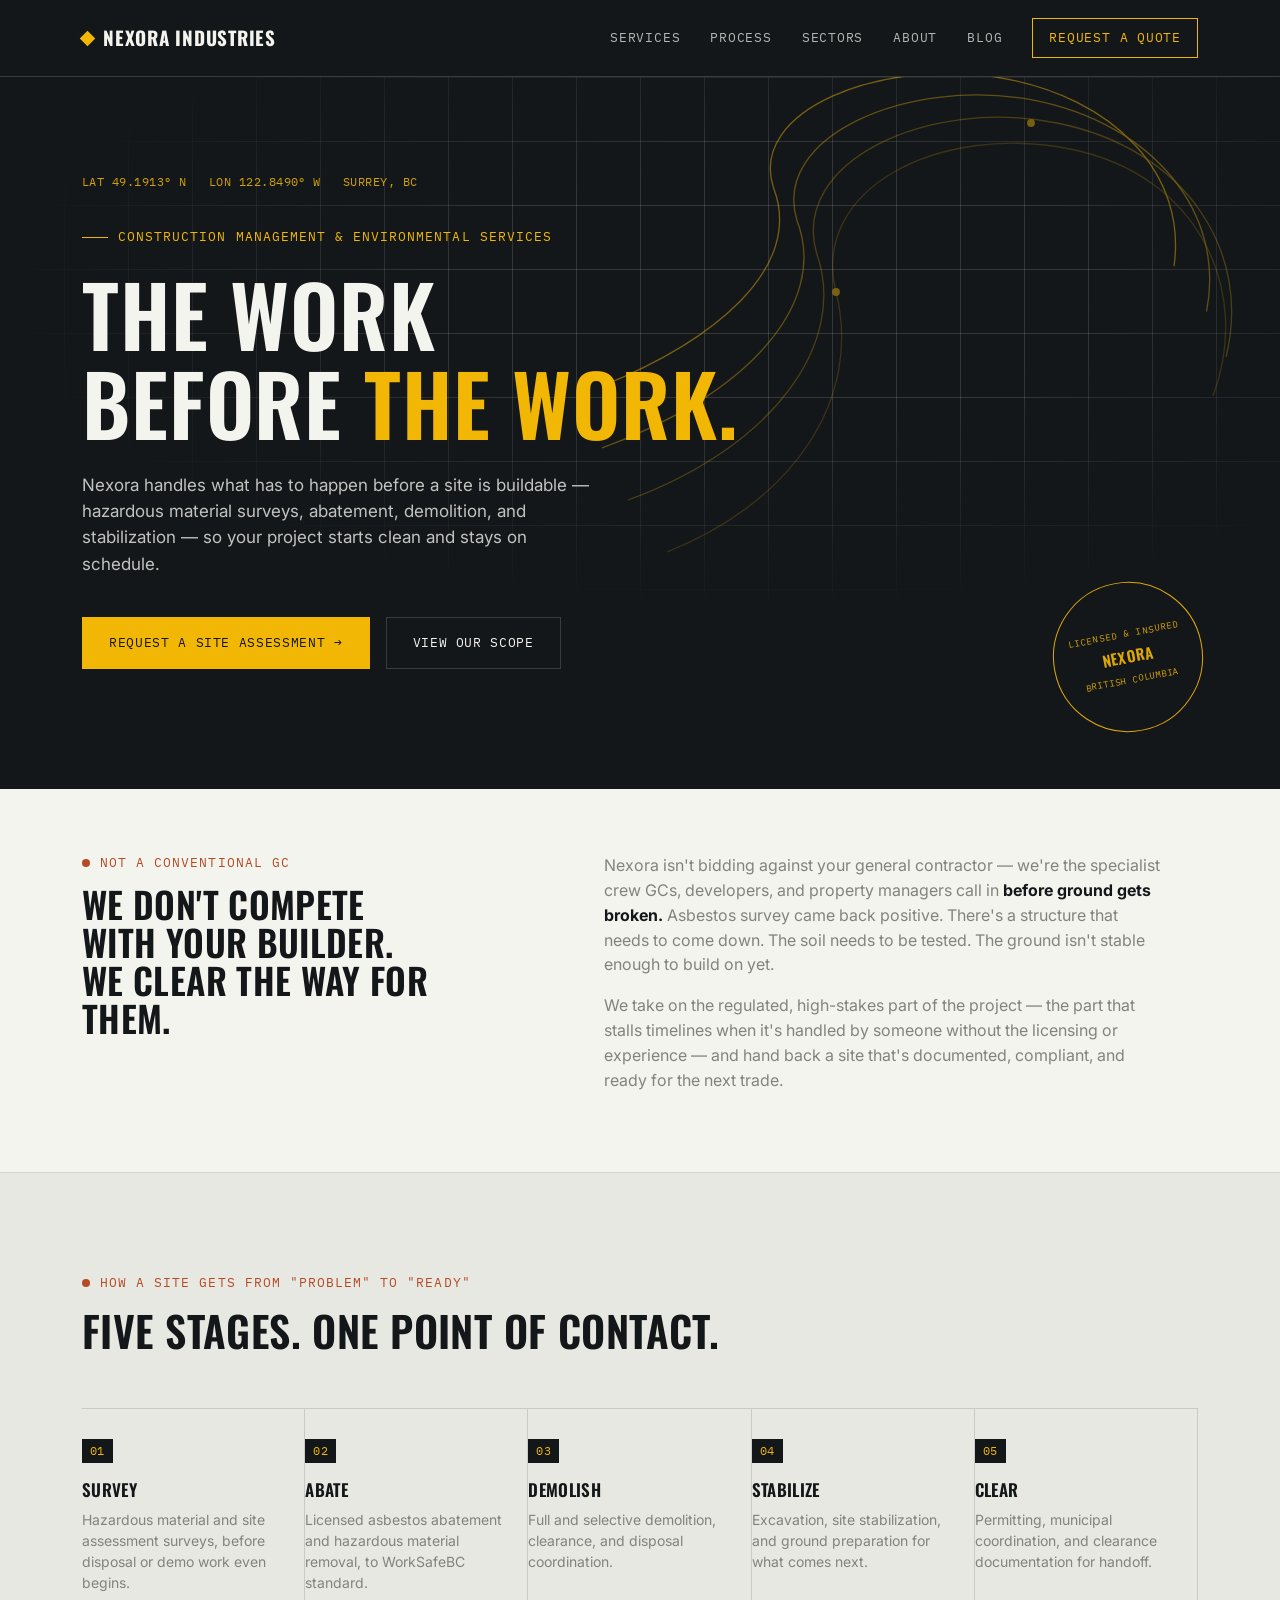
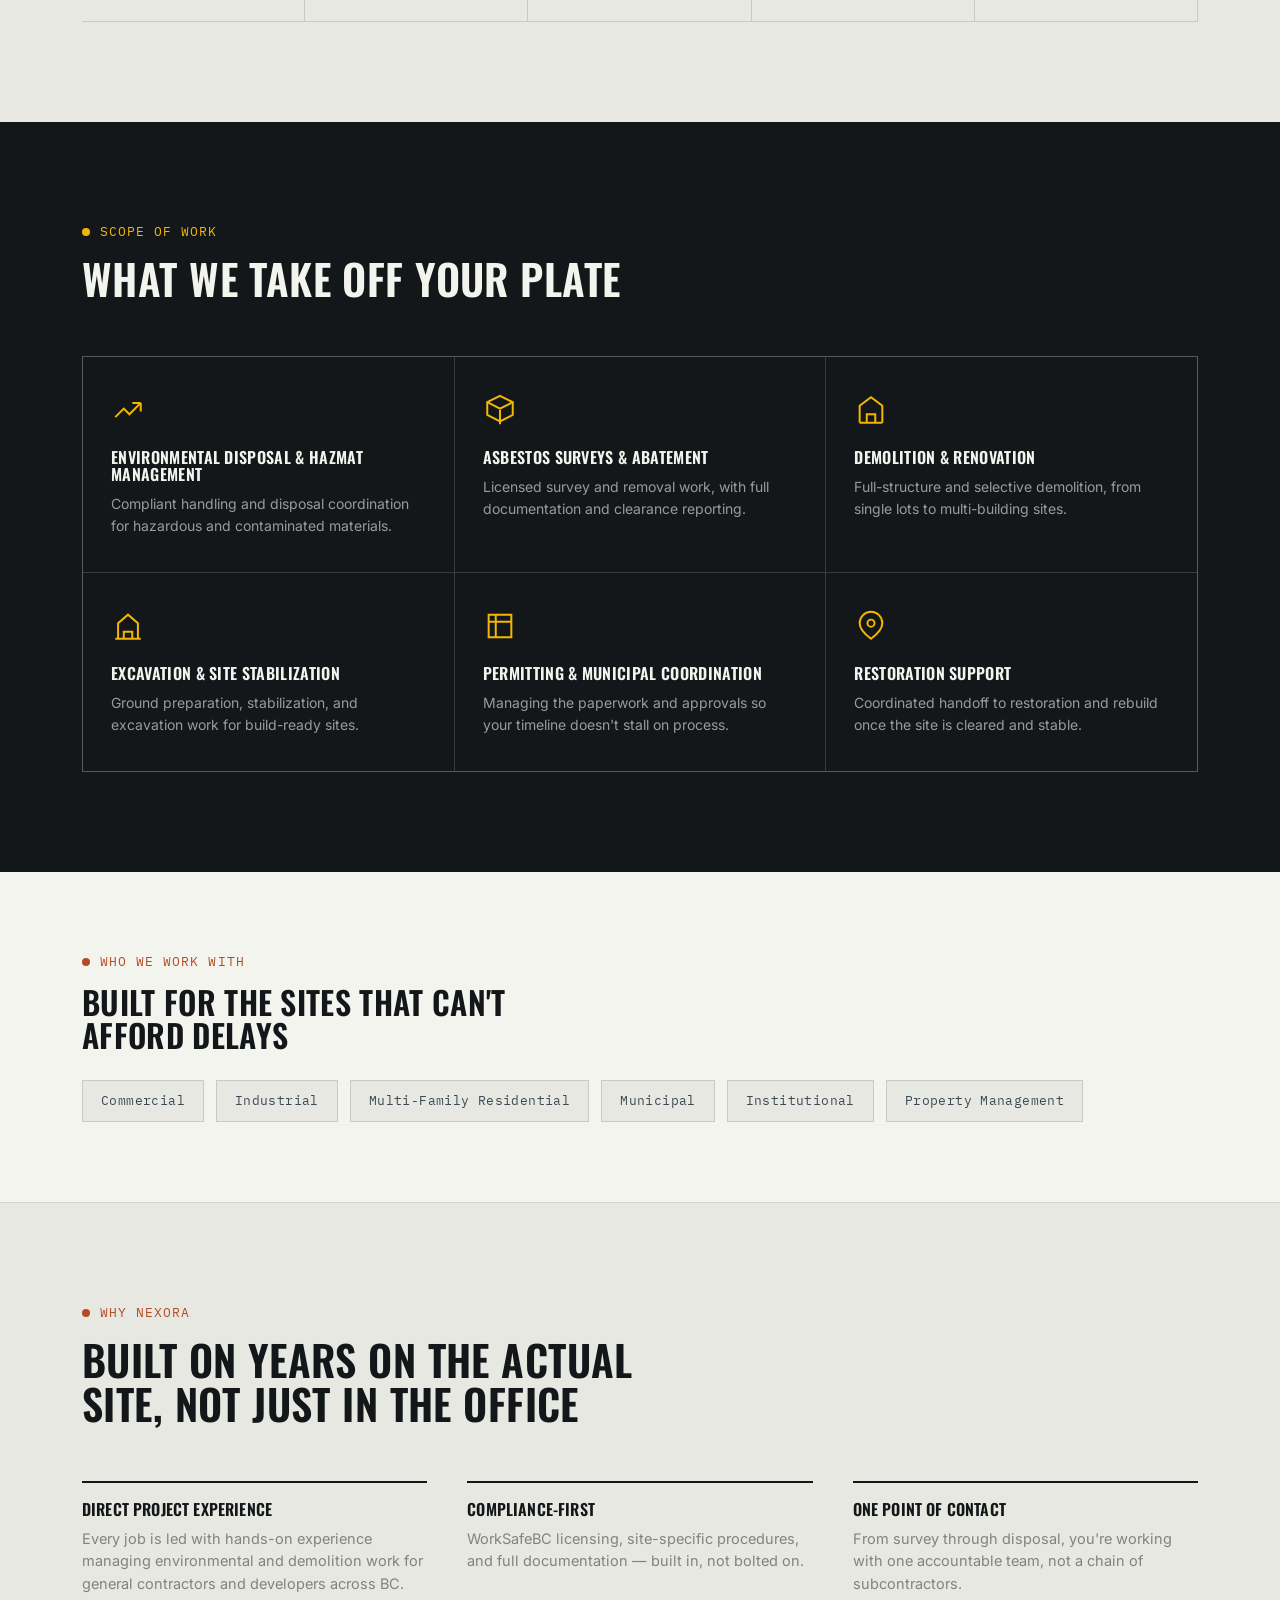
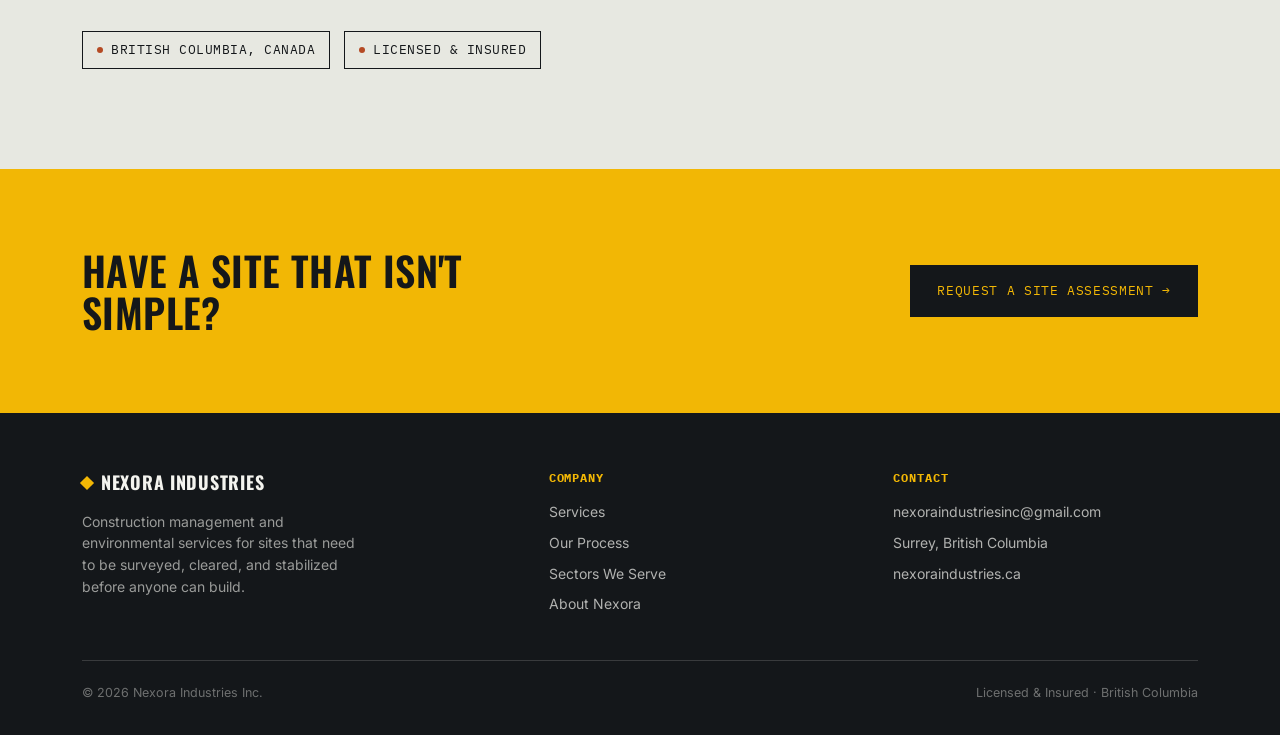
==== index.html @ 76bc45d4 "Add Blog nav link and fix email to nexoraindustriesinc@gmail.com" ====
<!DOCTYPE html>
<html lang="en">
<head>
<meta charset="UTF-8">
<meta name="viewport" content="width=device-width, initial-scale=1.0">
<title>Nexora Industries Inc. — Construction Management &amp; Environmental Services</title>
<meta name="description" content="Nexora Industries provides construction management and environmental services across British Columbia — hazardous material surveys, licensed asbestos abatement coordination, demolition, excavation, and site stabilization. Serving Surrey, the Lower Mainland, Vancouver Island, and BC Interior.">
<link rel="canonical" href="https://www.nexoraindustries.ca/">
<meta property="og:type" content="website">
<meta property="og:title" content="Nexora Industries Inc. — Construction Management & Environmental Services">
<meta property="og:description" content="Hazmat surveys, licensed asbestos abatement coordination, demolition, excavation, and site stabilization across British Columbia. The team GCs call before anyone breaks ground.">
<meta property="og:url" content="https://www.nexoraindustries.ca/">
<meta property="og:locale" content="en_CA">
<meta name="twitter:card" content="summary_large_image">
<meta name="twitter:title" content="Nexora Industries Inc. — Construction Management & Environmental Services">
<meta name="twitter:description" content="Hazmat surveys, licensed asbestos abatement coordination, demolition, excavation, and site stabilization across British Columbia.">
<link rel="preconnect" href="https://fonts.googleapis.com">
<link href="https://fonts.googleapis.com/css2?family=Oswald:wght@400;500;600;700&family=Inter:wght@400;500;600;700&family=IBM+Plex+Mono:wght@400;500&display=swap" rel="stylesheet">
<script type="application/ld+json">
{
  "@context": "https://schema.org",
  "@type": "GeneralContractor",
  "name": "Nexora Industries Inc.",
  "description": "Construction management and environmental services company providing hazardous material surveys, licensed asbestos abatement coordination, demolition, excavation, and site stabilization.",
  "url": "https://www.nexoraindustries.ca/",
  "telephone": "+1-778-706-4786",
  "address": {
    "@type": "PostalAddress",
    "addressLocality": "Surrey",
    "addressRegion": "BC",
    "addressCountry": "CA"
  },
  "areaServed": [
    {"@type": "City", "name": "Surrey"},
    {"@type": "AdministrativeArea", "name": "Lower Mainland, BC"},
    {"@type": "AdministrativeArea", "name": "Vancouver Island, BC"},
    {"@type": "AdministrativeArea", "name": "BC Interior"}
  ],
  "openingHoursSpecification": {
    "@type": "OpeningHoursSpecification",
    "dayOfWeek": ["Monday","Tuesday","Wednesday","Thursday","Friday","Saturday","Sunday"],
    "opens": "07:00",
    "closes": "19:00"
  },
  "priceRange": "$$",
  "hasOfferCatalog": {
    "@type": "OfferCatalog",
    "name": "Services",
    "itemListElement": [
      {"@type": "Offer", "itemOffered": {"@type": "Service", "name": "Hazardous Material Surveys"}},
      {"@type": "Offer", "itemOffered": {"@type": "Service", "name": "Asbestos Abatement Coordination"}},
      {"@type": "Offer", "itemOffered": {"@type": "Service", "name": "Demolition"}},
      {"@type": "Offer", "itemOffered": {"@type": "Service", "name": "Excavation & Site Stabilization"}},
      {"@type": "Offer", "itemOffered": {"@type": "Service", "name": "Permitting & Municipal Coordination"}}
    ]
  }
}
</script>
<style>
  :root{
    --ink:#14171A;
    --ink-soft:#1F2327;
    --paper:#E7E8E1;
    --paper-white:#F4F4EF;
    --safety:#F2B705;
    --steel:#3C4A54;
    --rust:#B54A24;
    --concrete:#82847C;
    --line:rgba(20,23,26,0.14);
    --line-on-dark:rgba(244,244,239,0.16);
  }
  *{box-sizing:border-box; margin:0; padding:0;}
  html{scroll-behavior:smooth;}
  body{
    background:var(--paper);
    color:var(--ink);
    font-family:'Inter',sans-serif;
    font-size:16px;
    line-height:1.55;
    -webkit-font-smoothing:antialiased;
  }
  h1,h2,h3,.display{
    font-family:'Oswald',sans-serif;
    text-transform:uppercase;
    letter-spacing:0.01em;
    font-weight:600;
    line-height:1.05;
  }
  .mono{
    font-family:'IBM Plex Mono',monospace;
    letter-spacing:0.04em;
  }
  a{color:inherit; text-decoration:none;}
  img,svg{display:block; max-width:100%;}
  .wrap{max-width:1180px; margin:0 auto; padding:0 32px;}
  @media (max-width:640px){ .wrap{padding:0 20px;} }

  a:focus-visible, button:focus-visible{
    outline:2px solid var(--safety);
    outline-offset:3px;
  }
  @media (prefers-reduced-motion: reduce){
    *{animation-duration:0.001ms !important; animation-iteration-count:1 !important; transition-duration:0.001ms !important; scroll-behavior:auto !important;}
  }

  .topbar{
    position:sticky; top:0; z-index:50;
    background:var(--ink);
    border-bottom:1px solid var(--line-on-dark);
  }
  .topbar-inner{
    display:flex; align-items:center; justify-content:space-between;
    padding:18px 32px;
    max-width:1180px; margin:0 auto;
  }
  .logo{
    color:var(--paper-white);
    font-family:'Oswald',sans-serif;
    font-weight:700;
    font-size:19px;
    letter-spacing:0.04em;
    display:flex; align-items:center; gap:10px;
  }
  .logo .mark{
    width:11px; height:11px;
    background:var(--safety);
    transform:rotate(45deg);
    flex:none;
  }
  .nav{display:flex; gap:30px; align-items:center;}
  .nav a{
    color:var(--paper-white);
    font-size:13px;
    font-family:'IBM Plex Mono',monospace;
    letter-spacing:0.06em;
    text-transform:uppercase;
    opacity:0.72;
    transition:opacity .15s ease;
  }
  .nav a:hover{opacity:1;}
  .nav-cta{
    border:1px solid var(--safety) !important;
    padding:9px 16px;
    opacity:1 !important;
    color:var(--safety) !important;
    transition:background .15s ease, color .15s ease;
  }
  .nav-cta:hover{ background:var(--safety); color:var(--ink) !important; }
  .menu-btn{display:none; background:none; border:none; color:var(--paper-white); font-size:24px; cursor:pointer;}
  @media (max-width:820px){
    .nav{
      position:fixed; top:59px; left:0; right:0;
      background:var(--ink);
      flex-direction:column; align-items:flex-start;
      padding:20px 32px 28px;
      gap:18px;
      border-bottom:1px solid var(--line-on-dark);
      transform:translateY(-8px);
      opacity:0;
      pointer-events:none;
      transition:opacity .18s ease, transform .18s ease;
    }
    .nav.open{ opacity:1; transform:translateY(0); pointer-events:auto; }
    .menu-btn{display:block;}
  }

  .hero{
    position:relative;
    background:var(--ink);
    color:var(--paper-white);
    overflow:hidden;
    padding:96px 0 120px;
  }
  .hero-grid{
    position:absolute; inset:0;
    background-image:
      linear-gradient(var(--line-on-dark) 1px, transparent 1px),
      linear-gradient(90deg, var(--line-on-dark) 1px, transparent 1px);
    background-size:64px 64px;
    mask-image:radial-gradient(ellipse 80% 60% at 60% 30%, black 30%, transparent 75%);
    opacity:0.9;
  }
  .contour{
    position:absolute; right:-8%; top:-10%;
    width:780px; max-width:100vw;
    opacity:0.5;
    pointer-events:none;
  }
  .hero-inner{position:relative; z-index:2;}
  .coord{
    font-size:12px; color:var(--safety); opacity:0.85;
    display:flex; gap:22px; margin-bottom:28px; flex-wrap:wrap;
  }
  .eyebrow{
    display:inline-flex; align-items:center; gap:10px;
    font-family:'IBM Plex Mono',monospace;
    font-size:13px; letter-spacing:0.08em; text-transform:uppercase;
    color:var(--safety);
    margin-bottom:22px;
  }
  .eyebrow::before{content:''; width:26px; height:1px; background:var(--safety);}
  .hero h1{
    font-size:clamp(42px,7vw,84px);
    max-width:820px;
    margin-bottom:26px;
  }
  .hero h1 em{
    font-style:normal;
    color:var(--safety);
  }
  .hero-sub{
    max-width:520px;
    font-size:17px;
    color:rgba(244,244,239,0.78);
    margin-bottom:40px;
  }
  .cta-row{display:flex; gap:16px; flex-wrap:wrap;}
  .btn{
    font-family:'IBM Plex Mono',monospace;
    font-size:13px;
    letter-spacing:0.05em;
    text-transform:uppercase;
    padding:15px 26px;
    display:inline-flex; align-items:center; gap:10px;
    transition:transform .15s ease, background .15s ease, color .15s ease, border-color .15s ease;
  }
  .btn-primary{
    background:var(--safety); color:var(--ink); border:1px solid var(--safety);
  }
  .btn-primary:hover{ transform:translateY(-2px); }
  .btn-ghost{
    border:1px solid var(--line-on-dark); color:var(--paper-white);
  }
  .btn-ghost:hover{ border-color:var(--safety); color:var(--safety); }

  .stamp{
    position:absolute;
    right:6%; bottom:8%;
    width:150px; height:150px;
    border:1.5px solid var(--safety);
    border-radius:50%;
    display:flex; align-items:center; justify-content:center;
    transform:rotate(-11deg);
    opacity:0.9;
  }
  .stamp-inner{
    text-align:center;
    color:var(--safety);
  }
  .stamp-inner .t1{font-family:'IBM Plex Mono',monospace; font-size:9px; letter-spacing:0.14em;}
  .stamp-inner .t2{font-family:'Oswald',sans-serif; font-weight:600; font-size:15px; margin:4px 0; letter-spacing:0.03em;}
  .stamp-inner .t3{font-family:'IBM Plex Mono',monospace; font-size:9px; letter-spacing:0.1em;}
  @media (max-width:900px){ .stamp{display:none;} }

  .positioning{
    background:var(--paper-white);
    border-bottom:1px solid var(--line);
    padding:64px 0;
  }
  .pos-grid{
    display:grid;
    grid-template-columns:1.1fr 1.4fr;
    gap:56px;
    align-items:start;
  }
  @media (max-width:820px){ .pos-grid{grid-template-columns:1fr; gap:26px;} }
  .pos-label{
    font-family:'IBM Plex Mono',monospace;
    font-size:13px; letter-spacing:0.08em; text-transform:uppercase;
    color:var(--rust);
    display:flex; align-items:center; gap:10px;
  }
  .pos-label::before{content:''; width:8px; height:8px; background:var(--rust); border-radius:50%;}
  .pos-grid h2{
    font-size:clamp(26px,3.4vw,36px);
    margin-top:12px;
    max-width:360px;
  }
  .pos-copy p{
    color:var(--concrete);
    font-size:16px;
    max-width:560px;
    margin-bottom:16px;
  }
  .pos-copy strong{color:var(--ink);}

  .process{padding:100px 0; background:var(--paper);}
  .section-head{margin-bottom:56px; max-width:640px;}
  .section-head .pos-label{margin-bottom:14px;}
  .section-head h2{font-size:clamp(28px,4vw,42px);}
  .steps{
    display:grid;
    grid-template-columns:repeat(5,1fr);
    border-top:1px solid var(--line);
  }
  @media (max-width:980px){ .steps{grid-template-columns:repeat(2,1fr);} }
  @media (max-width:560px){ .steps{grid-template-columns:1fr;} }
  .step{
    padding:28px 20px 28px 0;
    border-right:1px solid var(--line);
    border-bottom:1px solid var(--line);
    position:relative;
  }
  .steps .step:last-child{border-right:1px solid var(--line);}
  @media (max-width:980px){
    .steps .step:nth-child(2n){border-right:1px solid var(--line);}
  }
  .step-num{
    font-family:'IBM Plex Mono',monospace;
    color:var(--safety);
    background:var(--ink);
    display:inline-block;
    padding:3px 8px;
    font-size:12px;
    margin-bottom:18px;
  }
  .step h3{font-size:17px; margin-bottom:10px; letter-spacing:0.02em;}
  .step p{color:var(--concrete); font-size:14px; line-height:1.5;}

  .services{padding:100px 0; background:var(--ink); color:var(--paper-white);}
  .services .pos-label{color:var(--safety);}
  .services .pos-label::before{background:var(--safety);}
  .services .section-head h2{color:var(--paper-white);}
  .svc-grid{
    display:grid;
    grid-template-columns:repeat(3,1fr);
    gap:1px;
    background:var(--line-on-dark);
    border:1px solid var(--line-on-dark);
  }
  @media (max-width:900px){ .svc-grid{grid-template-columns:repeat(2,1fr);} }
  @media (max-width:560px){ .svc-grid{grid-template-columns:1fr;} }
  .svc-card{
    background:var(--ink);
    padding:36px 28px;
    transition:background .18s ease;
  }
  .svc-card:hover{ background:var(--ink-soft); }
  .svc-icon{
    width:34px; height:34px;
    margin-bottom:22px;
  }
  .svc-icon svg{ width:100%; height:100%; stroke:var(--safety); fill:none; stroke-width:1.4; }
  .svc-card h3{ font-size:16px; margin-bottom:10px; letter-spacing:0.02em; }
  .svc-card p{ color:rgba(244,244,239,0.6); font-size:14px; }

  .sectors{ padding:80px 0; background:var(--paper-white); border-bottom:1px solid var(--line); }
  .sector-row{
    display:flex; flex-wrap:wrap; gap:12px;
    margin-top:28px;
  }
  .chip{
    font-family:'IBM Plex Mono',monospace;
    font-size:13px;
    letter-spacing:0.03em;
    padding:10px 18px;
    border:1px solid var(--line);
    color:var(--steel);
    background:var(--paper);
  }

  .trust{ padding:100px 0; background:var(--paper); }
  .trust-grid{
    display:grid;
    grid-template-columns:repeat(3,1fr);
    gap:40px;
    margin-top:48px;
  }
  @media (max-width:820px){ .trust-grid{grid-template-columns:1fr;} }
  .trust-item{ border-top:2px solid var(--ink); padding-top:18px; }
  .trust-item h3{ font-size:16px; margin-bottom:10px; }
  .trust-item p{ color:var(--concrete); font-size:14.5px; }
  .badge-row{ display:flex; gap:14px; margin-top:36px; flex-wrap:wrap; }
  .badge{
    display:inline-flex; align-items:center; gap:8px;
    font-family:'IBM Plex Mono',monospace; font-size:12.5px;
    letter-spacing:0.04em; text-transform:uppercase;
    color:var(--ink);
    border:1px solid var(--ink);
    padding:8px 14px;
  }
  .badge .dot{ width:6px; height:6px; background:var(--rust); border-radius:50%; }

  .cta-band{
    background:var(--safety);
    color:var(--ink);
    padding:80px 0;
    text-align:left;
  }
  .cta-band-inner{
    display:flex; justify-content:space-between; align-items:center; gap:32px; flex-wrap:wrap;
  }
  .cta-band h2{ font-size:clamp(26px,4vw,40px); max-width:520px; }
  .cta-band .btn-primary{ background:var(--ink); color:var(--safety); border-color:var(--ink); }

  footer{ background:var(--ink); color:rgba(244,244,239,0.7); padding:56px 0 32px; }
  .foot-grid{
    display:grid; grid-template-columns:1.4fr 1fr 1fr; gap:40px;
    padding-bottom:36px; border-bottom:1px solid var(--line-on-dark);
  }
  @media (max-width:720px){ .foot-grid{grid-template-columns:1fr; gap:28px;} }
  .foot-logo{ color:var(--paper-white); font-family:'Oswald',sans-serif; font-weight:700; font-size:18px; letter-spacing:0.04em; margin-bottom:14px; display:flex; align-items:center; gap:9px;}
  .foot-logo .mark{ width:10px; height:10px; background:var(--safety); transform:rotate(45deg);}
  .foot-col h4{ font-family:'IBM Plex Mono',monospace; font-size:12px; letter-spacing:0.08em; text-transform:uppercase; color:var(--safety); margin-bottom:14px; }
  .foot-col a, .foot-col p{ display:block; font-size:14px; color:rgba(244,244,239,0.7); margin-bottom:9px; }
  .foot-col a:hover{ color:var(--safety); }
  .foot-bottom{
    display:flex; justify-content:space-between; padding-top:22px; font-size:12.5px; color:rgba(244,244,239,0.4); flex-wrap:wrap; gap:10px;
  }

  .reveal{ opacity:0; transform:translateY(16px); transition:opacity .5s ease, transform .5s ease; }
  .reveal.in{ opacity:1; transform:none; }
</style>
</head>
<body>

<div class="topbar">
  <div class="topbar-inner">
    <a href="#top" class="logo"><span class="mark"></span>NEXORA INDUSTRIES</a>
    <button class="menu-btn" id="menuBtn" aria-label="Toggle navigation">&#9776;</button>
    <nav class="nav" id="nav">
      <a href="#services">Services</a>
      <a href="#process">Process</a>
      <a href="#sectors">Sectors</a>
      <a href="#about">About</a>
      <a href="/blog/">Blog</a>
      <a href="#contact" class="nav-cta">Request a Quote</a>
    </nav>
  </div>
</div>

<section class="hero" id="top">
  <div class="hero-grid"></div>
  <svg class="contour" viewBox="0 0 600 500" xmlns="http://www.w3.org/2000/svg">
    <g fill="none" stroke="#F2B705" stroke-width="1">
      <path d="M50,420 C150,380 200,300 180,220 C160,140 260,90 360,110 C460,130 500,220 470,300" opacity="0.35"/>
      <path d="M20,380 C130,340 190,260 165,190 C145,120 250,70 350,90 C450,110 500,190 480,270" opacity="0.5"/>
      <path d="M0,340 C110,300 175,230 150,165 C130,100 235,55 330,72 C425,90 480,160 465,235" opacity="0.7"/>
      <path d="M-20,300 C90,260 155,200 132,140 C112,80 215,40 305,55 C395,70 450,130 440,200" opacity="0.9"/>
    </g>
    <g fill="#F2B705" opacity="0.9">
      <circle cx="330" cy="90" r="3"/>
      <circle cx="180" cy="220" r="3"/>
    </g>
  </svg>

  <div class="wrap hero-inner">
    <div class="coord mono">
      <span>LAT 49.1913° N</span><span>LON 122.8490° W</span><span>SURREY, BC</span>
    </div>
    <div class="eyebrow">Construction Management &amp; Environmental Services</div>
    <h1>The work<br>before <em>the work.</em></h1>
    <p class="hero-sub">Nexora handles what has to happen before a site is buildable — hazardous material surveys, abatement, demolition, and stabilization — so your project starts clean and stays on schedule.</p>
    <div class="cta-row">
      <a href="#contact" class="btn btn-primary">Request a Site Assessment →</a>
      <a href="#services" class="btn btn-ghost">View Our Scope</a>
    </div>
  </div>

  <div class="stamp">
    <div class="stamp-inner">
      <div class="t1">LICENSED &amp; INSURED</div>
      <div class="t2">NEXORA</div>
      <div class="t3">BRITISH COLUMBIA</div>
    </div>
  </div>
</section>

<section class="positioning">
  <div class="wrap pos-grid reveal">
    <div>
      <div class="pos-label">Not a conventional GC</div>
      <h2>We don't compete with your builder. We clear the way for them.</h2>
    </div>
    <div class="pos-copy">
      <p>Nexora isn't bidding against your general contractor — we're the specialist crew GCs, developers, and property managers call in <strong>before ground gets broken.</strong> Asbestos survey came back positive. There's a structure that needs to come down. The soil needs to be tested. The ground isn't stable enough to build on yet.</p>
      <p>We take on the regulated, high-stakes part of the project — the part that stalls timelines when it's handled by someone without the licensing or experience — and hand back a site that's documented, compliant, and ready for the next trade.</p>
    </div>
  </div>
</section>

<section class="process" id="process">
  <div class="wrap">
    <div class="section-head reveal">
      <div class="pos-label">How a site gets from "problem" to "ready"</div>
      <h2>Five stages. One point of contact.</h2>
    </div>
    <div class="steps reveal">
      <div class="step">
        <span class="step-num mono">01</span>
        <h3>Survey</h3>
        <p>Hazardous material and site assessment surveys, before disposal or demo work even begins.</p>
      </div>
      <div class="step">
        <span class="step-num mono">02</span>
        <h3>Abate</h3>
        <p>Licensed asbestos abatement and hazardous material removal, to WorkSafeBC standard.</p>
      </div>
      <div class="step">
        <span class="step-num mono">03</span>
        <h3>Demolish</h3>
        <p>Full and selective demolition, clearance, and disposal coordination.</p>
      </div>
      <div class="step">
        <span class="step-num mono">04</span>
        <h3>Stabilize</h3>
        <p>Excavation, site stabilization, and ground preparation for what comes next.</p>
      </div>
      <div class="step">
        <span class="step-num mono">05</span>
        <h3>Clear</h3>
        <p>Permitting, municipal coordination, and clearance documentation for handoff.</p>
      </div>
    </div>
  </div>
</section>

<section class="services" id="services">
  <div class="wrap">
    <div class="section-head reveal">
      <div class="pos-label">Scope of work</div>
      <h2>What we take off your plate</h2>
    </div>
    <div class="svc-grid reveal">
      <div class="svc-card">
        <div class="svc-icon"><svg viewBox="0 0 24 24"><path d="M3 17l6-6 4 4 8-8M21 7v6M21 7h-6"/></svg></div>
        <h3>Environmental Disposal &amp; Hazmat Management</h3>
        <p>Compliant handling and disposal coordination for hazardous and contaminated materials.</p>
      </div>
      <div class="svc-card">
        <div class="svc-icon"><svg viewBox="0 0 24 24"><path d="M12 2l9 4.5v9L12 20l-9-4.5v-9L12 2z"/><path d="M12 22V12M3 6.5l9 4.5 9-4.5"/></svg></div>
        <h3>Asbestos Surveys &amp; Abatement</h3>
        <p>Licensed survey and removal work, with full documentation and clearance reporting.</p>
      </div>
      <div class="svc-card">
        <div class="svc-icon"><svg viewBox="0 0 24 24"><path d="M4 21V9l8-6 8 6v12M4 21h16M9 21v-6h6v6"/></svg></div>
        <h3>Demolition &amp; Renovation</h3>
        <p>Full-structure and selective demolition, from single lots to multi-building sites.</p>
      </div>
      <div class="svc-card">
        <div class="svc-icon"><svg viewBox="0 0 24 24"><path d="M3 21h18M5 21V10l7-6 7 6v11M9 21v-5h6v5"/></svg></div>
        <h3>Excavation &amp; Site Stabilization</h3>
        <p>Ground preparation, stabilization, and excavation work for build-ready sites.</p>
      </div>
      <div class="svc-card">
        <div class="svc-icon"><svg viewBox="0 0 24 24"><path d="M4 4h16v16H4z"/><path d="M4 9h16M9 4v16"/></svg></div>
        <h3>Permitting &amp; Municipal Coordination</h3>
        <p>Managing the paperwork and approvals so your timeline doesn't stall on process.</p>
      </div>
      <div class="svc-card">
        <div class="svc-icon"><svg viewBox="0 0 24 24"><path d="M12 21c4-3 8-6.5 8-11a8 8 0 10-16 0c0 4.5 4 8 8 11z"/><circle cx="12" cy="10" r="2.5"/></svg></div>
        <h3>Restoration Support</h3>
        <p>Coordinated handoff to restoration and rebuild once the site is cleared and stable.</p>
      </div>
    </div>
  </div>
</section>

<section class="sectors" id="sectors">
  <div class="wrap reveal">
    <div class="pos-label">Who we work with</div>
    <h2 style="margin-top:12px; font-size:clamp(24px,3.2vw,32px); max-width:520px;">Built for the sites that can't afford delays</h2>
    <div class="sector-row">
      <span class="chip">Commercial</span>
      <span class="chip">Industrial</span>
      <span class="chip">Multi-Family Residential</span>
      <span class="chip">Municipal</span>
      <span class="chip">Institutional</span>
      <span class="chip">Property Management</span>
    </div>
  </div>
</section>

<section class="trust" id="about">
  <div class="wrap">
    <div class="section-head reveal">
      <div class="pos-label">Why Nexora</div>
      <h2>Built on years on the actual site, not just in the office</h2>
    </div>
    <div class="trust-grid reveal">
      <div class="trust-item">
        <h3>Direct project experience</h3>
        <p>Every job is led with hands-on experience managing environmental and demolition work for general contractors and developers across BC.</p>
      </div>
      <div class="trust-item">
        <h3>Compliance-first</h3>
        <p>WorkSafeBC licensing, site-specific procedures, and full documentation — built in, not bolted on.</p>
      </div>
      <div class="trust-item">
        <h3>One point of contact</h3>
        <p>From survey through disposal, you're working with one accountable team, not a chain of subcontractors.</p>
      </div>
    </div>
    <div class="badge-row reveal">
      <span class="badge"><span class="dot"></span>British Columbia, Canada</span>
      <span class="badge"><span class="dot"></span>Licensed &amp; Insured</span>
    </div>
  </div>
</section>

<section class="cta-band" id="contact">
  <div class="wrap cta-band-inner reveal">
    <h2>Have a site that isn't simple?</h2>
    <a href="mailto:nexoraindustriesinc@gmail.com" class="btn btn-primary">Request a Site Assessment →</a>
  </div>
</section>

<footer>
  <div class="wrap">
    <div class="foot-grid">
      <div>
        <div class="foot-logo"><span class="mark"></span>NEXORA INDUSTRIES</div>
        <p style="max-width:280px; font-size:14px; color:rgba(244,244,239,0.6);">Construction management and environmental services for sites that need to be surveyed, cleared, and stabilized before anyone can build.</p>
      </div>
      <div class="foot-col">
        <h4>Company</h4>
        <a href="#services">Services</a>
        <a href="#process">Our Process</a>
        <a href="#sectors">Sectors We Serve</a>
        <a href="#about">About Nexora</a>
      </div>
      <div class="foot-col">
        <h4>Contact</h4>
        <a href="mailto:nexoraindustriesinc@gmail.com">nexoraindustriesinc@gmail.com</a>
        <p>Surrey, British Columbia</p>
        <p>nexoraindustries.ca</p>
      </div>
    </div>
    <div class="foot-bottom">
      <span>&copy; 2026 Nexora Industries Inc.</span>
      <span>Licensed &amp; Insured &middot; British Columbia</span>
    </div>
  </div>
</footer>

<script>
  const menuBtn = document.getElementById('menuBtn');
  const nav = document.getElementById('nav');
  menuBtn.addEventListener('click', () => nav.classList.toggle('open'));
  nav.querySelectorAll('a').forEach(a => a.addEventListener('click', () => nav.classList.remove('open')));

  const revealEls = document.querySelectorAll('.reveal');
  const io = new IntersectionObserver((entries) => {
    entries.forEach(e => { if (e.isIntersecting){ e.target.classList.add('in'); io.unobserve(e.target); } });
  }, { threshold: 0.15 });
  revealEls.forEach(el => io.observe(el));
</script>

</body>
</html>
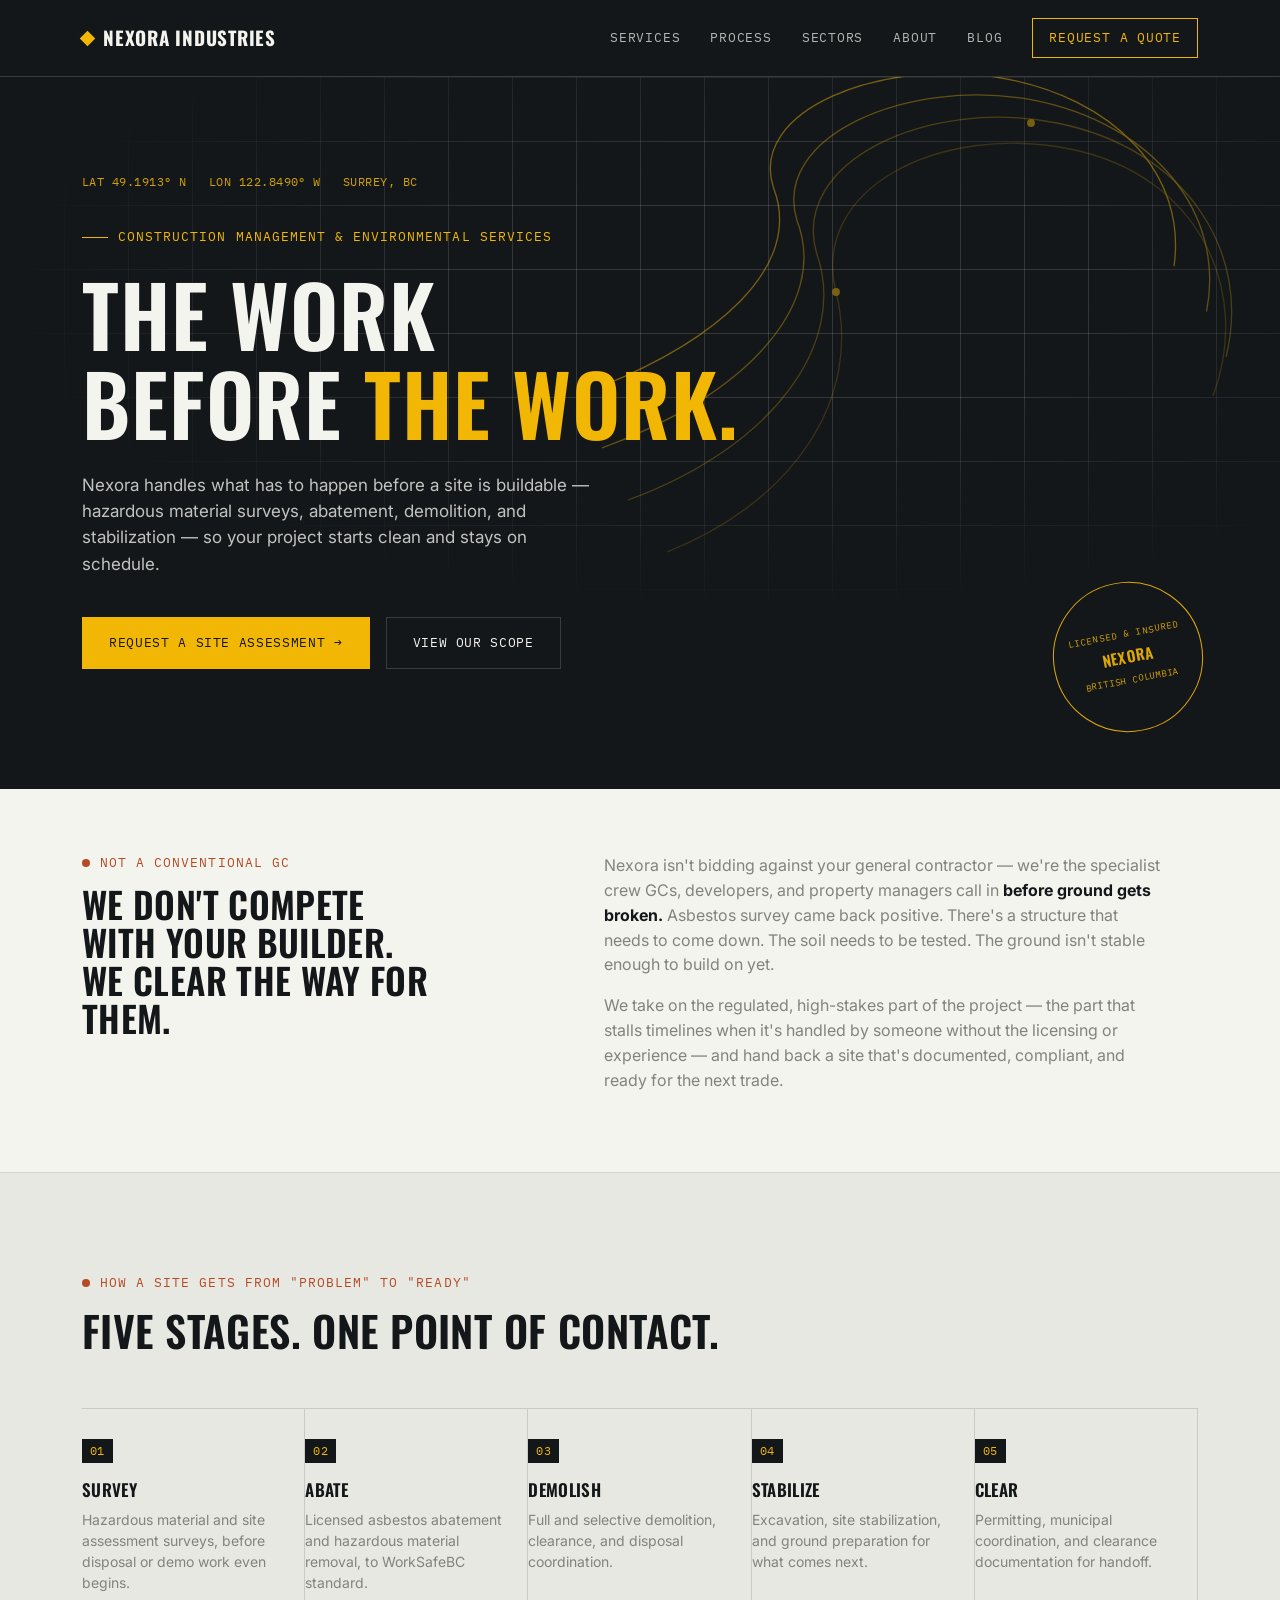
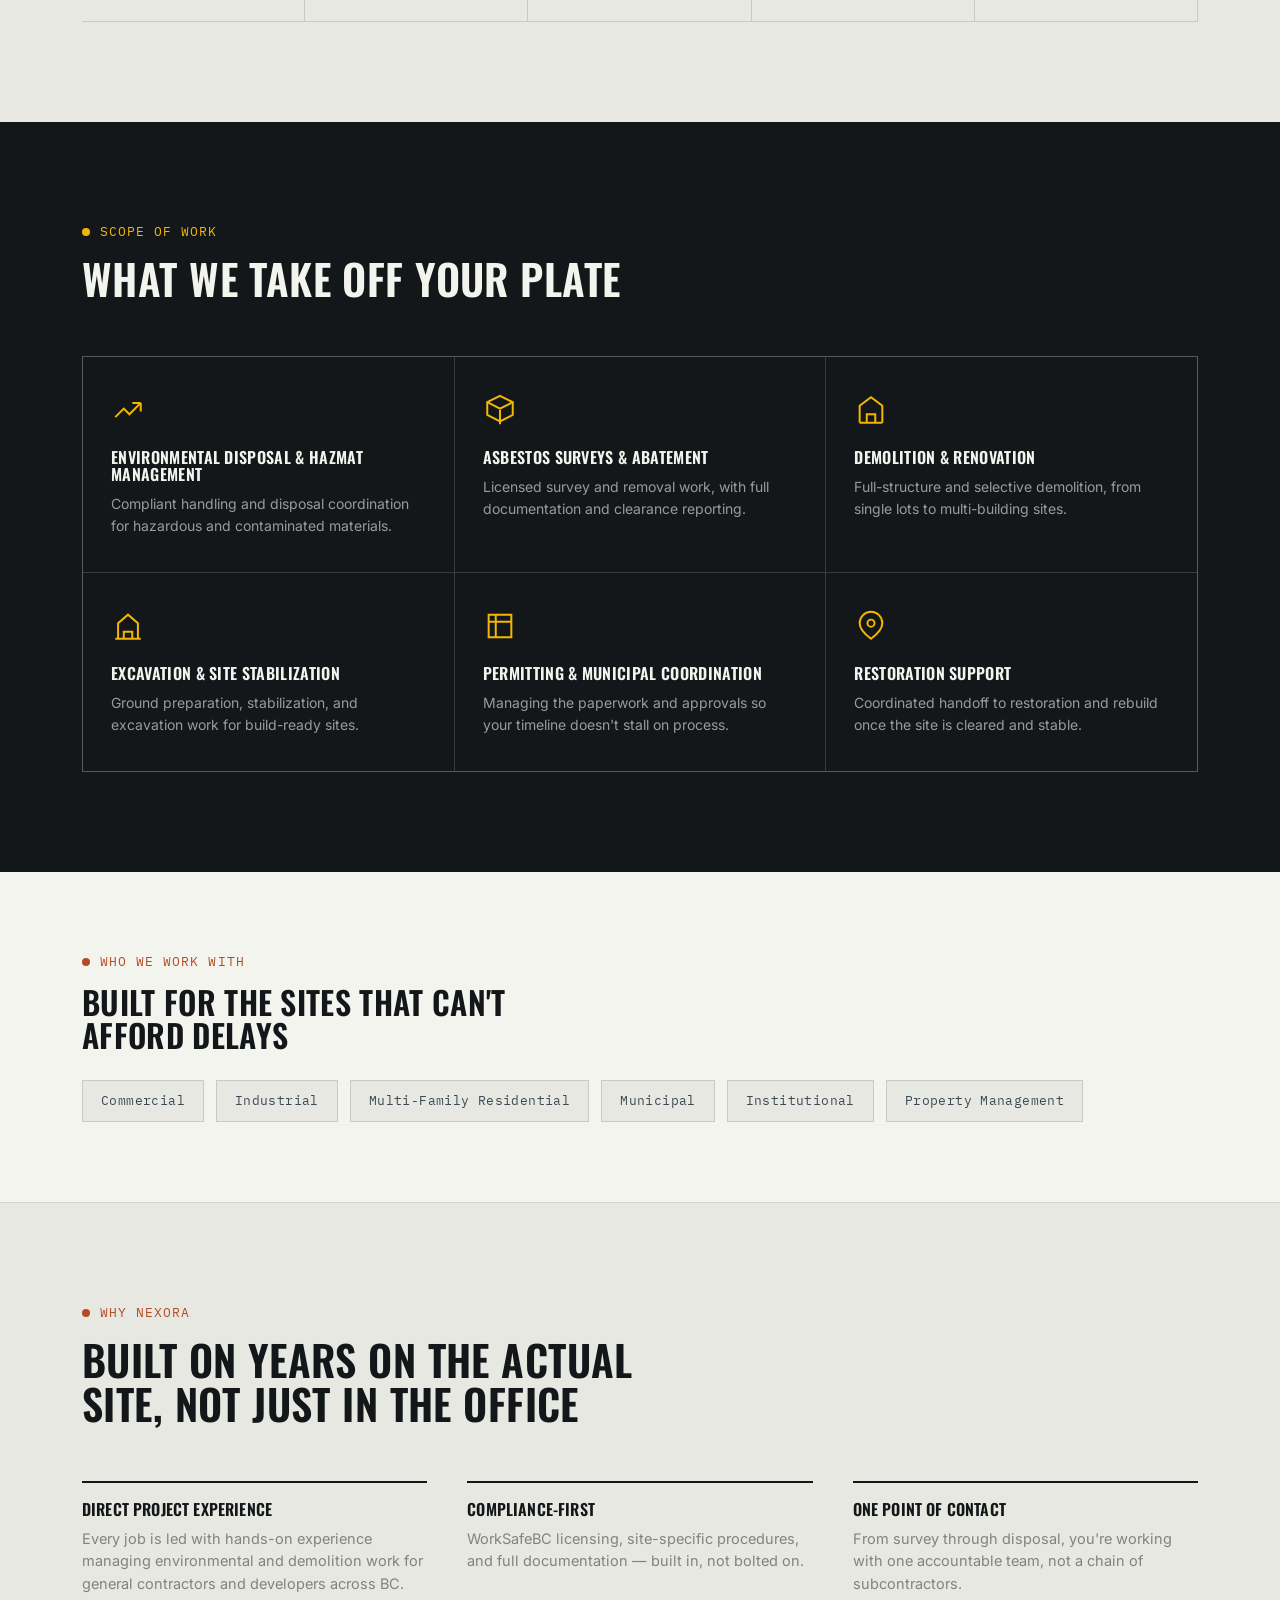
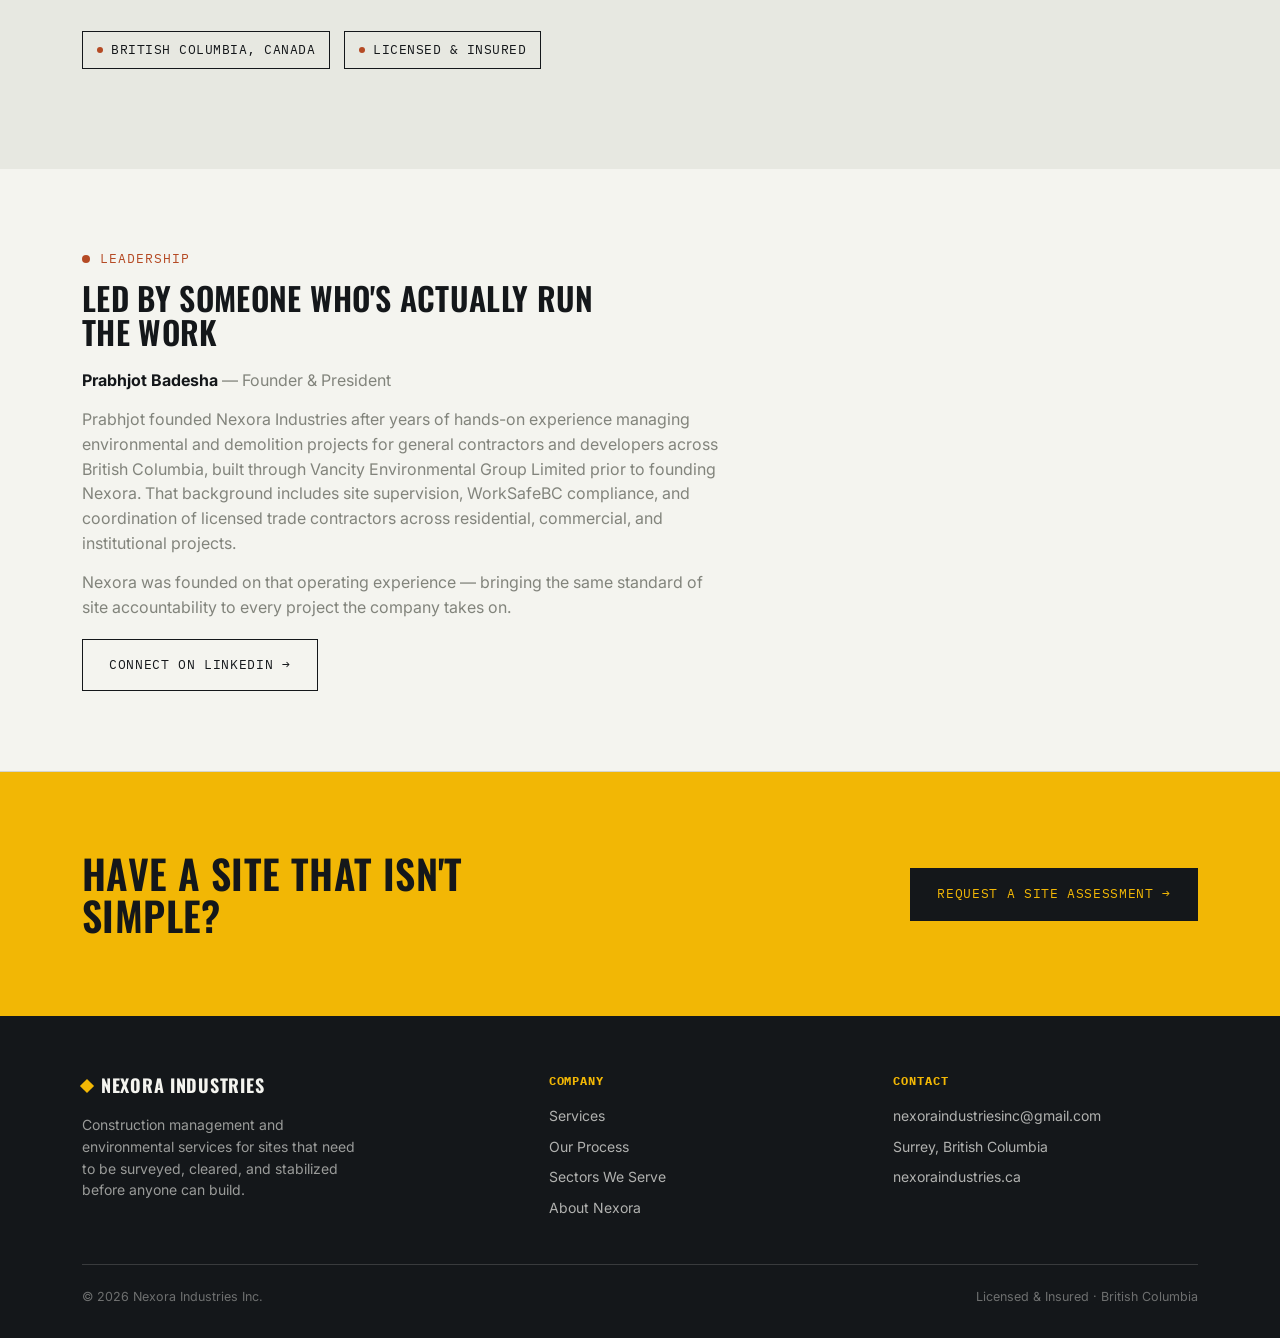
==== commit 7f88f78a: "Add founder bio section for Prabhjot Badesha with LinkedIn link" ====
--- a/index.html
+++ b/index.html
@@ -598,6 +598,19 @@
   </div>
 </section>
 
+<section class="founder" id="founder" style="padding:80px 0; background:var(--paper-white); border-bottom:1px solid var(--line);">
+  <div class="wrap reveal">
+    <div class="pos-label">Leadership</div>
+    <h2 style="margin-top:12px; font-size:clamp(24px,3.2vw,32px); max-width:560px;">Led by someone who's actually run the work</h2>
+    <div style="max-width:640px; margin-top:20px;">
+      <p style="color:var(--concrete); font-size:16px; margin-bottom:14px;"><strong style="color:var(--ink);">Prabhjot Badesha</strong> — Founder &amp; President</p>
+      <p style="color:var(--concrete); font-size:16px; margin-bottom:14px;">Prabhjot founded Nexora Industries after years of hands-on experience managing environmental and demolition projects for general contractors and developers across British Columbia, built through Vancity Environmental Group Limited prior to founding Nexora. That background includes site supervision, WorkSafeBC compliance, and coordination of licensed trade contractors across residential, commercial, and institutional projects.</p>
+      <p style="color:var(--concrete); font-size:16px; margin-bottom:20px;">Nexora was founded on that operating experience — bringing the same standard of site accountability to every project the company takes on.</p>
+      <a href="https://www.linkedin.com/in/prabh-badesha-625545114" target="_blank" rel="noopener" class="btn btn-ghost" style="border-color:var(--ink); color:var(--ink); display:inline-flex;">Connect on LinkedIn →</a>
+    </div>
+  </div>
+</section>
+
 <section class="cta-band" id="contact">
   <div class="wrap cta-band-inner reveal">
     <h2>Have a site that isn't simple?</h2>
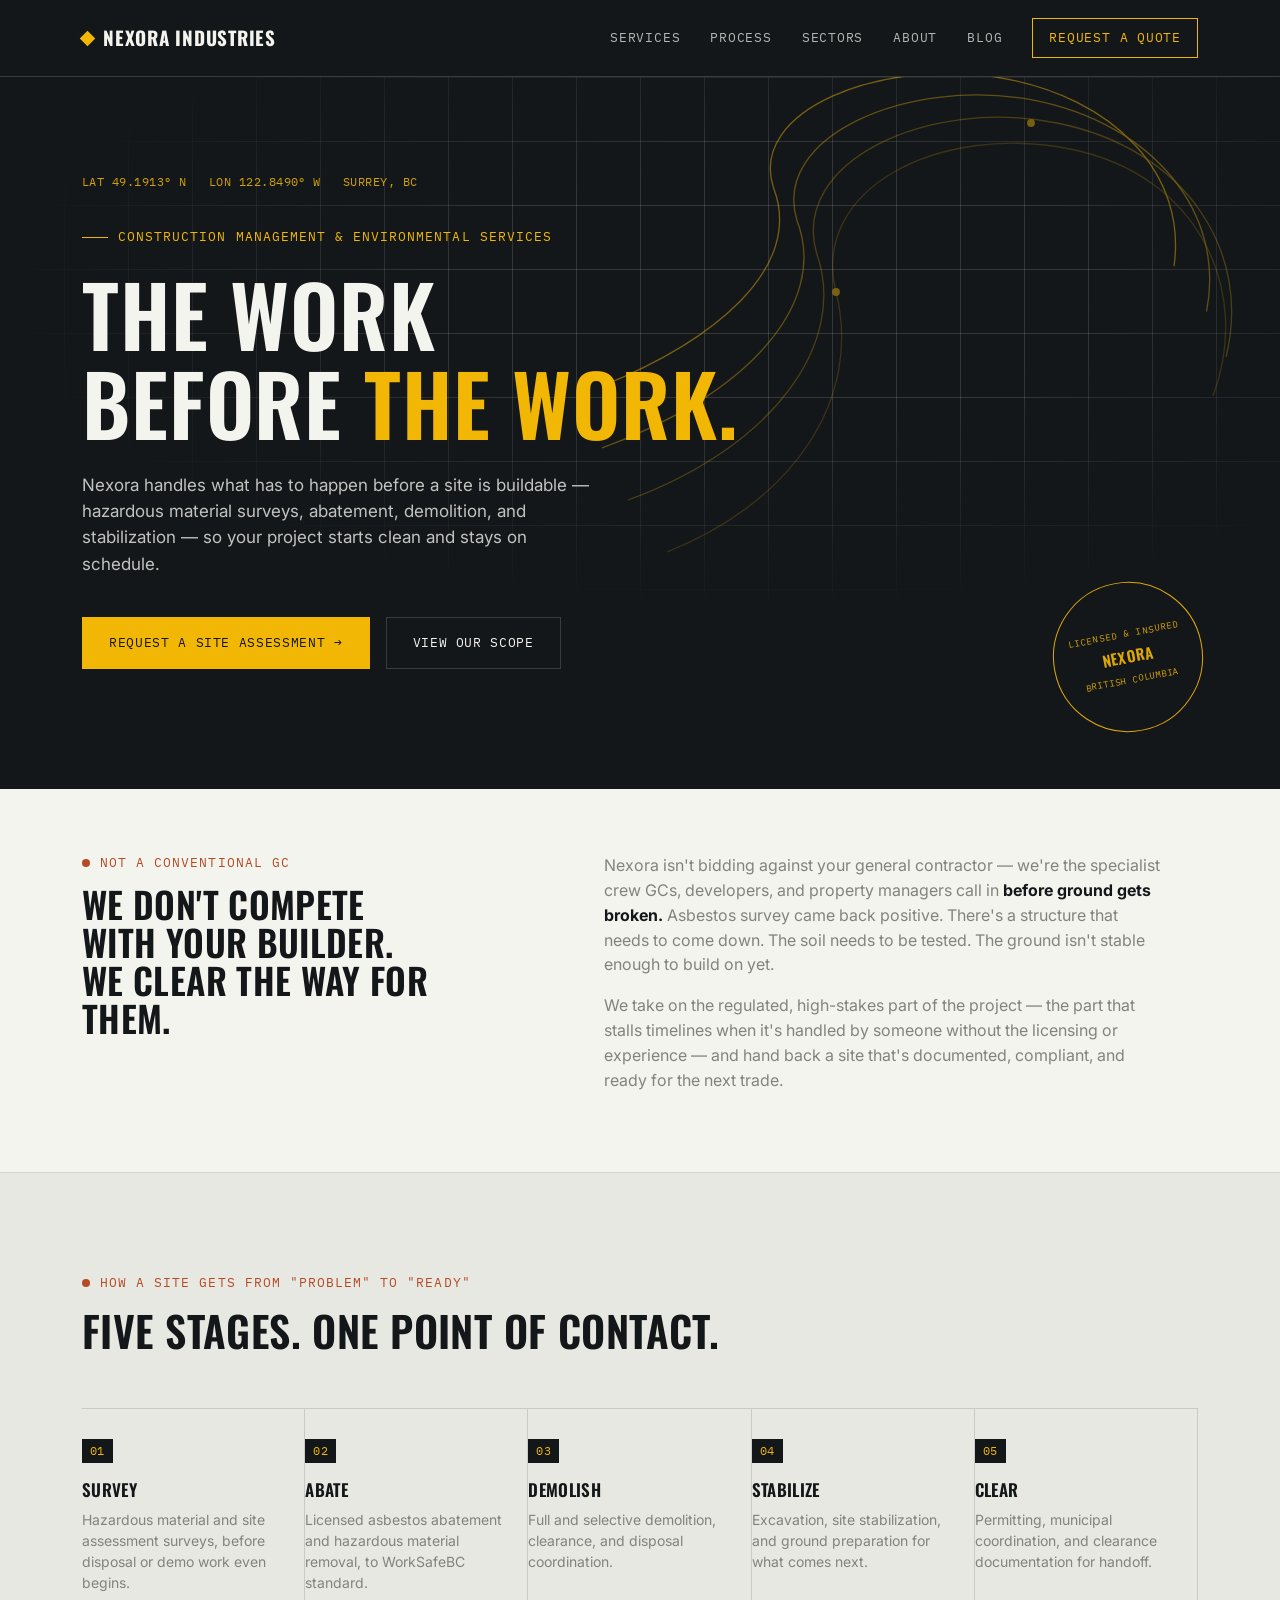
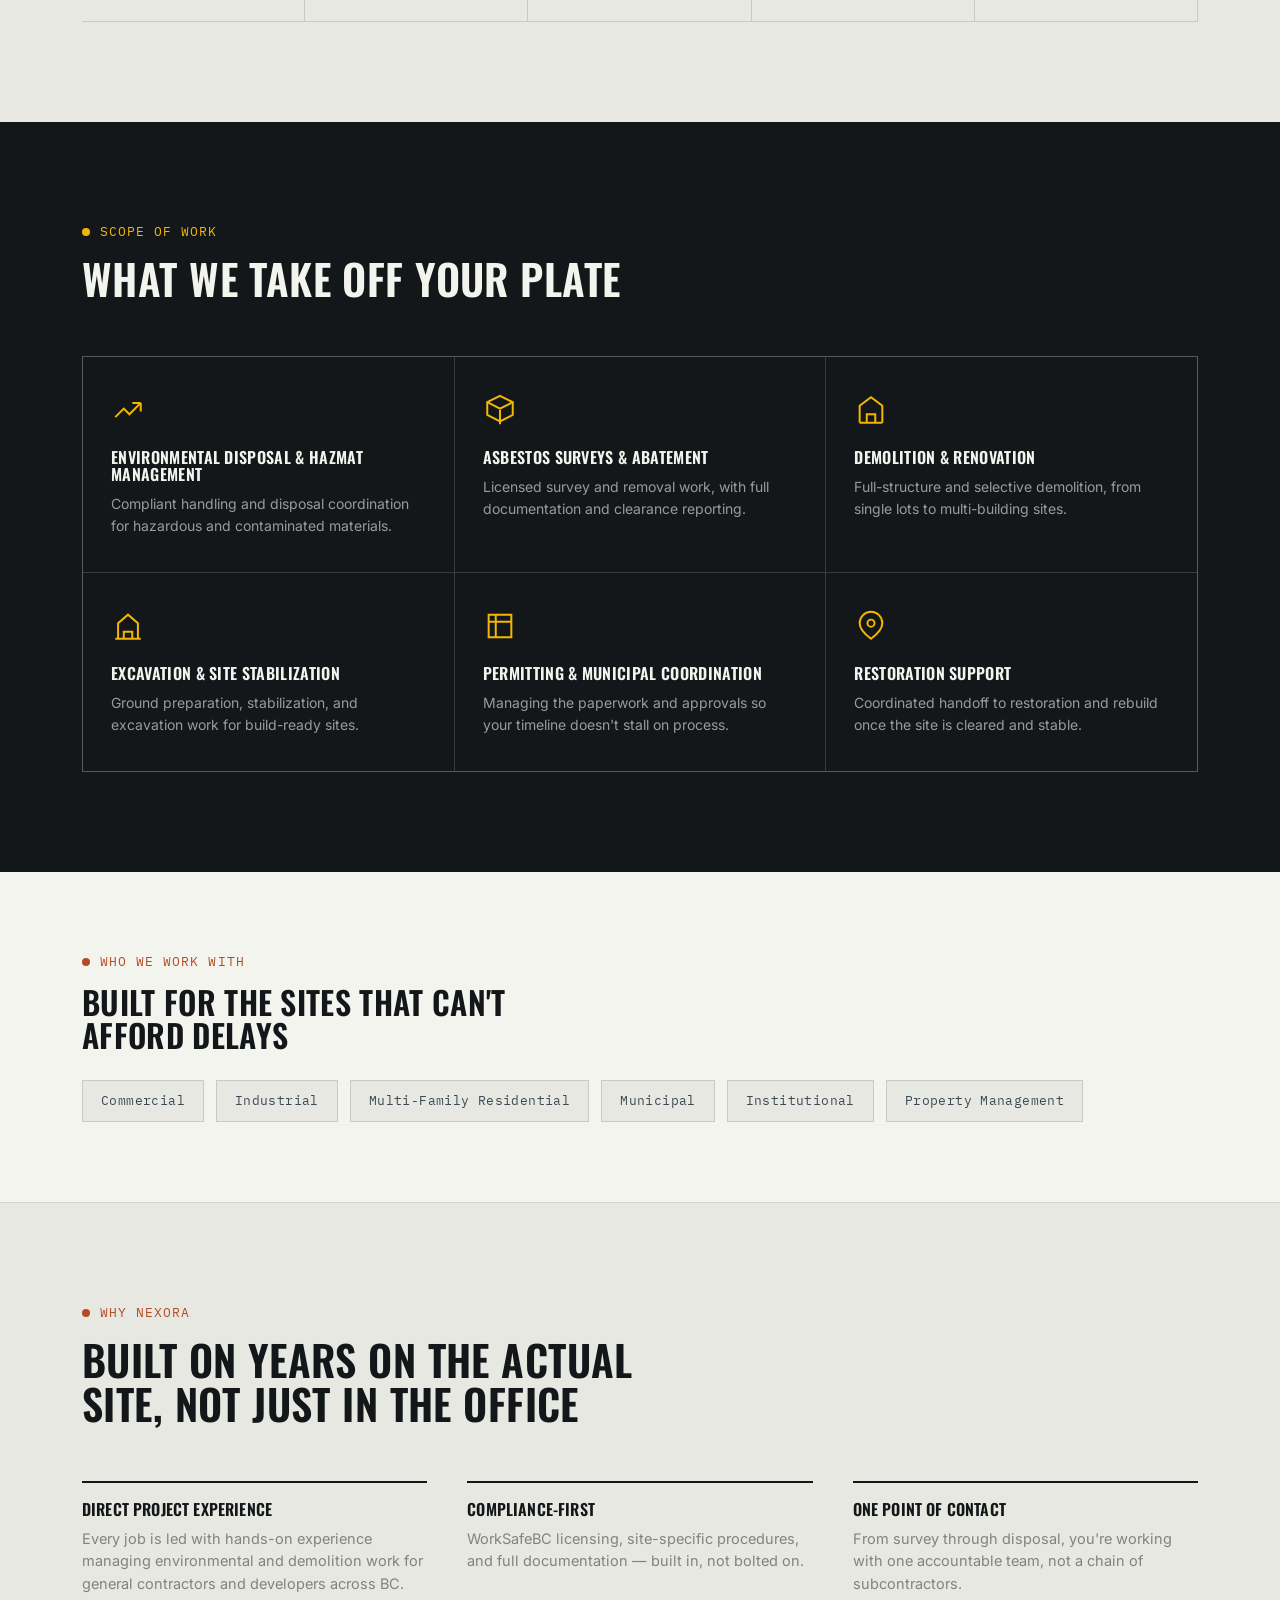
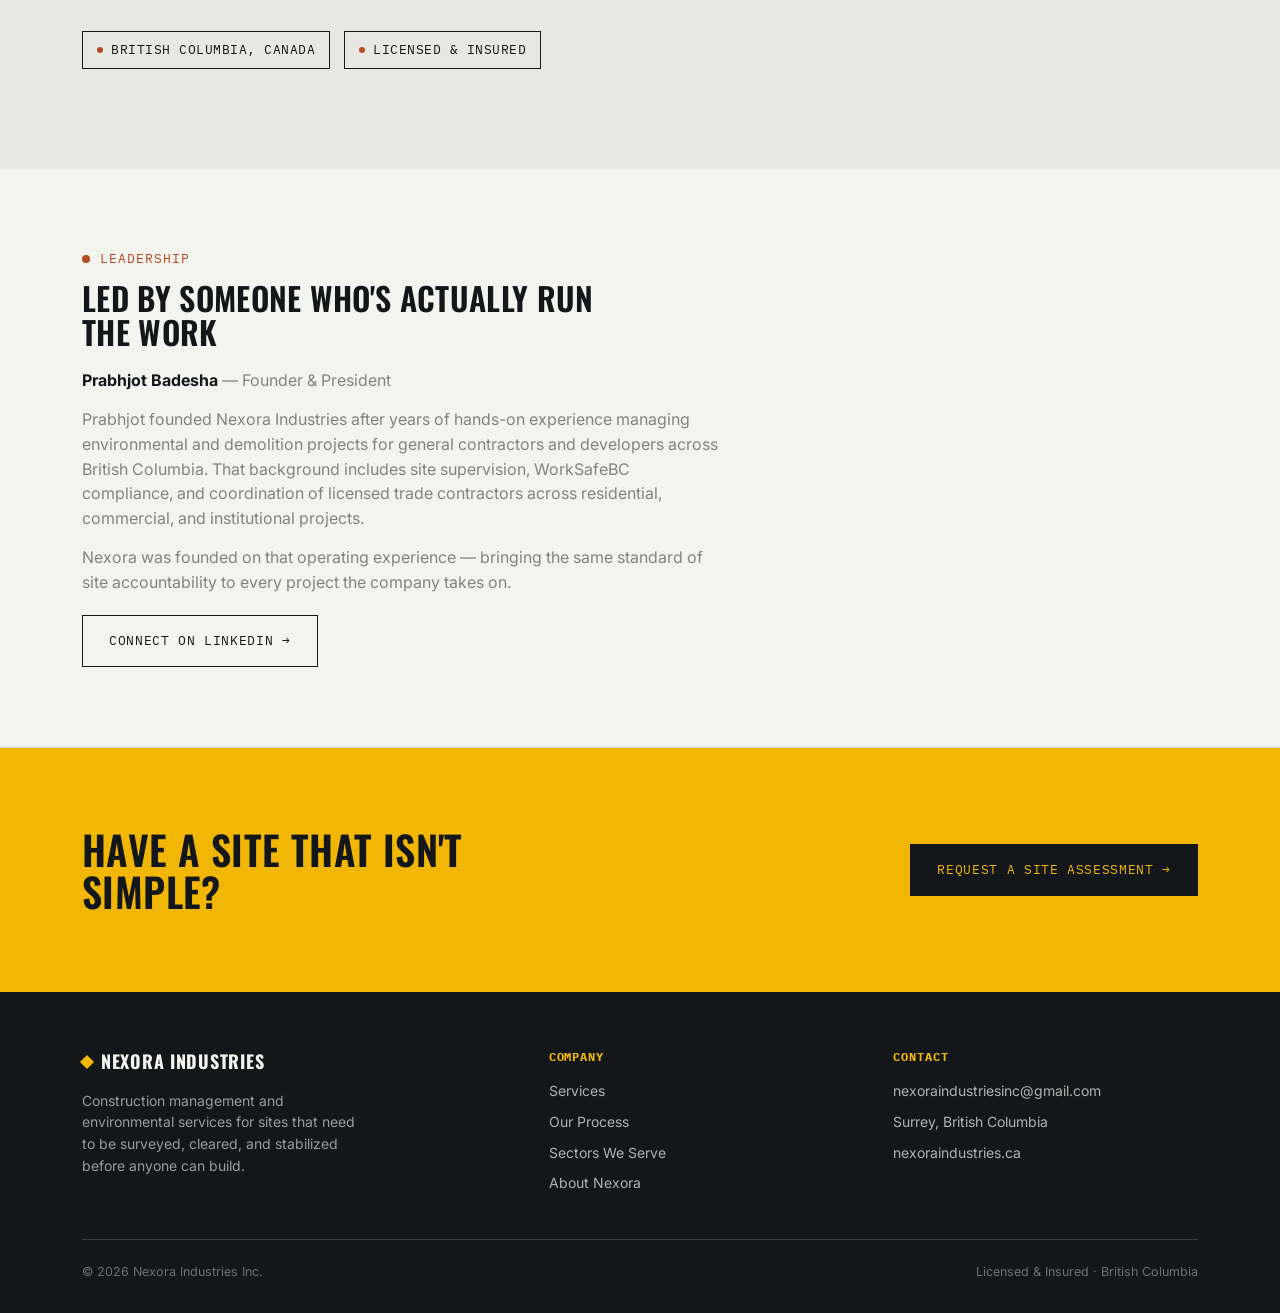
==== commit 5dd2c0b9: "Remove Vancity Environmental Group Limited reference from founder bio" ====
--- a/index.html
+++ b/index.html
@@ -604,7 +604,7 @@
     <h2 style="margin-top:12px; font-size:clamp(24px,3.2vw,32px); max-width:560px;">Led by someone who's actually run the work</h2>
     <div style="max-width:640px; margin-top:20px;">
       <p style="color:var(--concrete); font-size:16px; margin-bottom:14px;"><strong style="color:var(--ink);">Prabhjot Badesha</strong> — Founder &amp; President</p>
-      <p style="color:var(--concrete); font-size:16px; margin-bottom:14px;">Prabhjot founded Nexora Industries after years of hands-on experience managing environmental and demolition projects for general contractors and developers across British Columbia, built through Vancity Environmental Group Limited prior to founding Nexora. That background includes site supervision, WorkSafeBC compliance, and coordination of licensed trade contractors across residential, commercial, and institutional projects.</p>
+      <p style="color:var(--concrete); font-size:16px; margin-bottom:14px;">Prabhjot founded Nexora Industries after years of hands-on experience managing environmental and demolition projects for general contractors and developers across British Columbia. That background includes site supervision, WorkSafeBC compliance, and coordination of licensed trade contractors across residential, commercial, and institutional projects.</p>
       <p style="color:var(--concrete); font-size:16px; margin-bottom:20px;">Nexora was founded on that operating experience — bringing the same standard of site accountability to every project the company takes on.</p>
       <a href="https://www.linkedin.com/in/prabh-badesha-625545114" target="_blank" rel="noopener" class="btn btn-ghost" style="border-color:var(--ink); color:var(--ink); display:inline-flex;">Connect on LinkedIn →</a>
     </div>
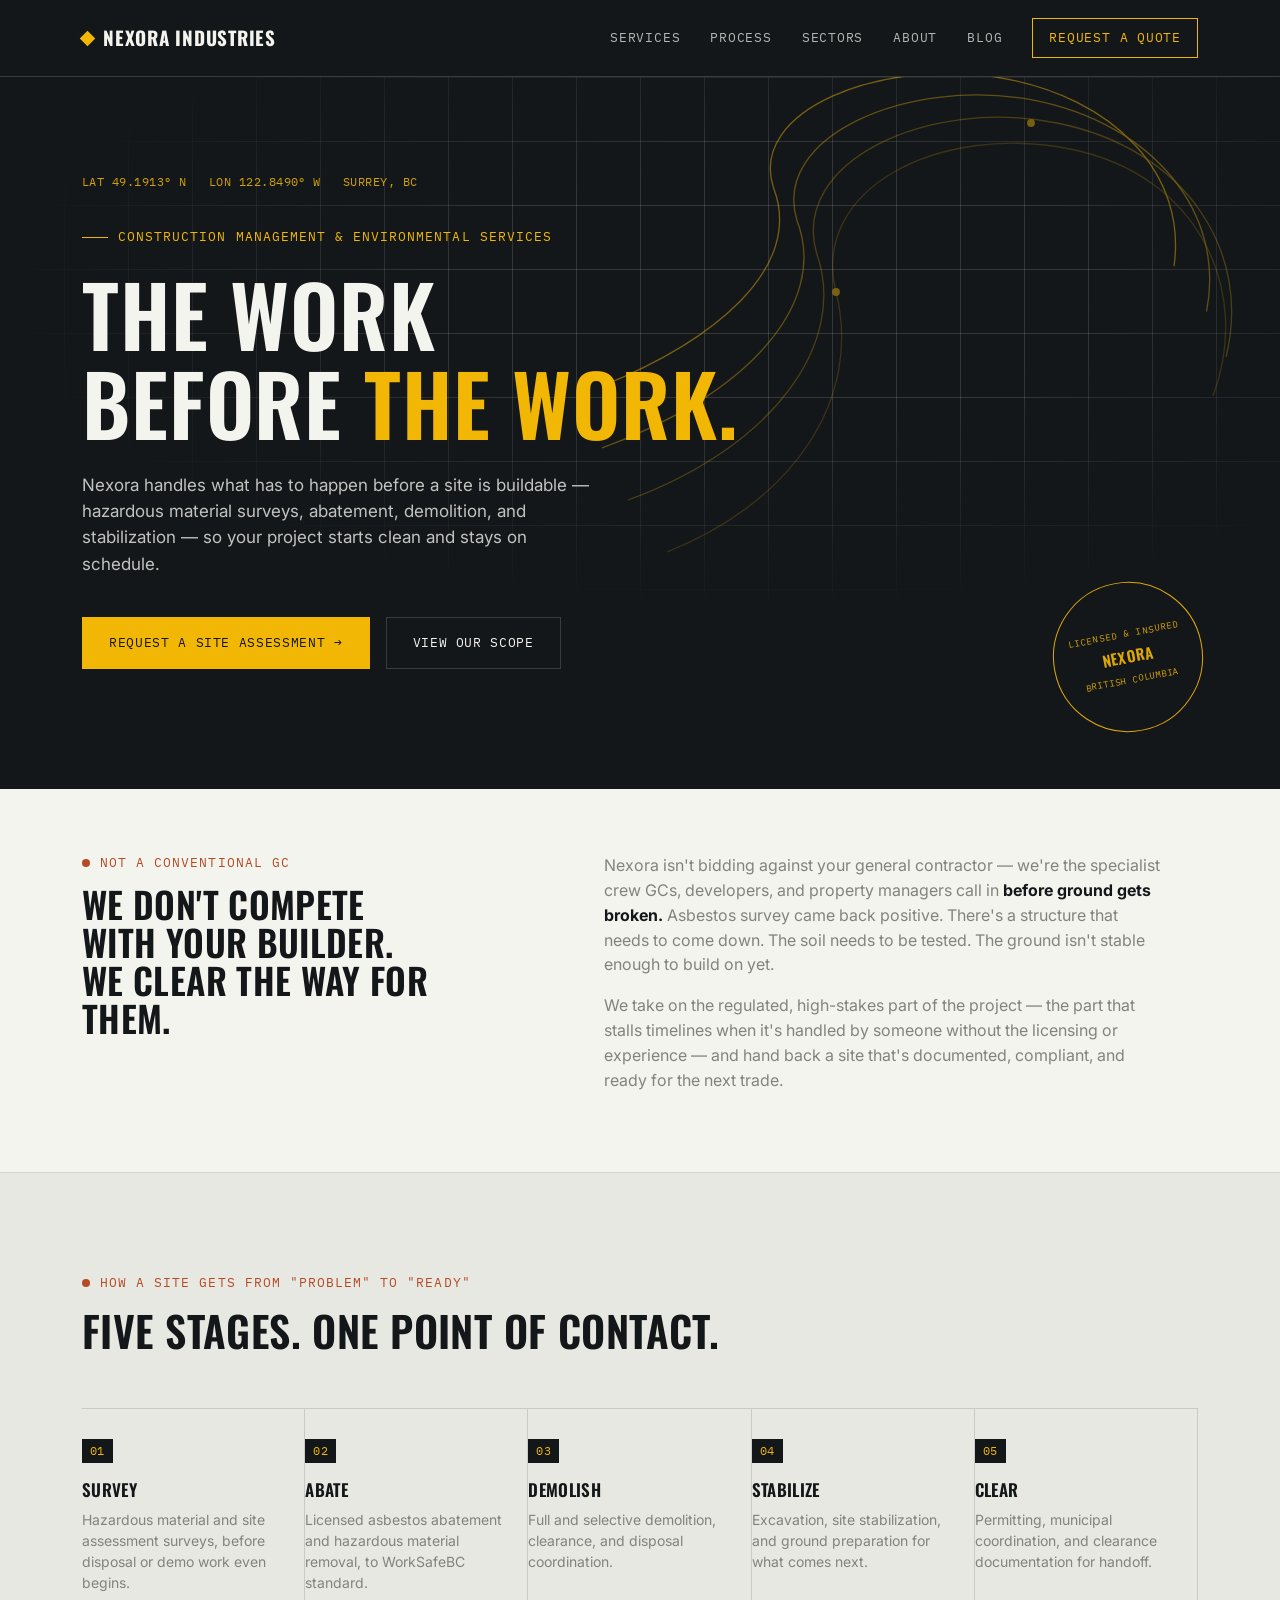
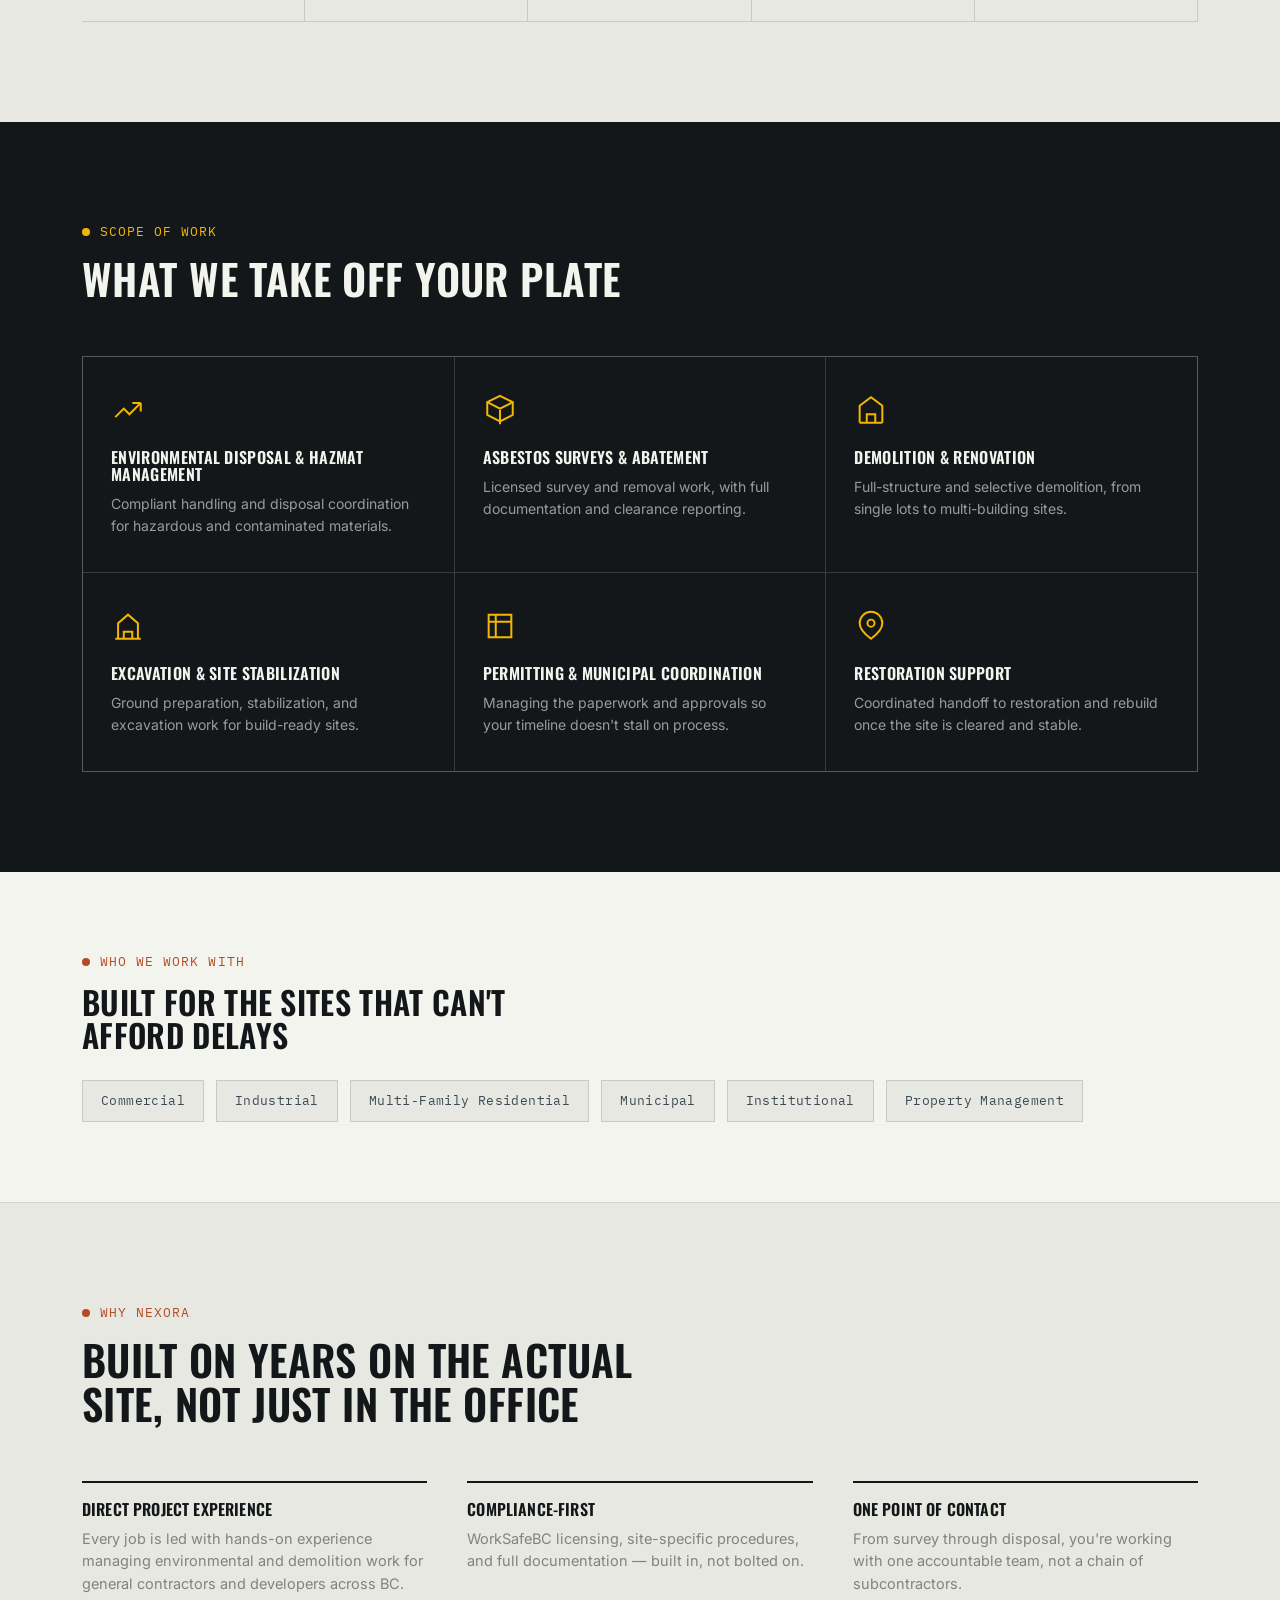
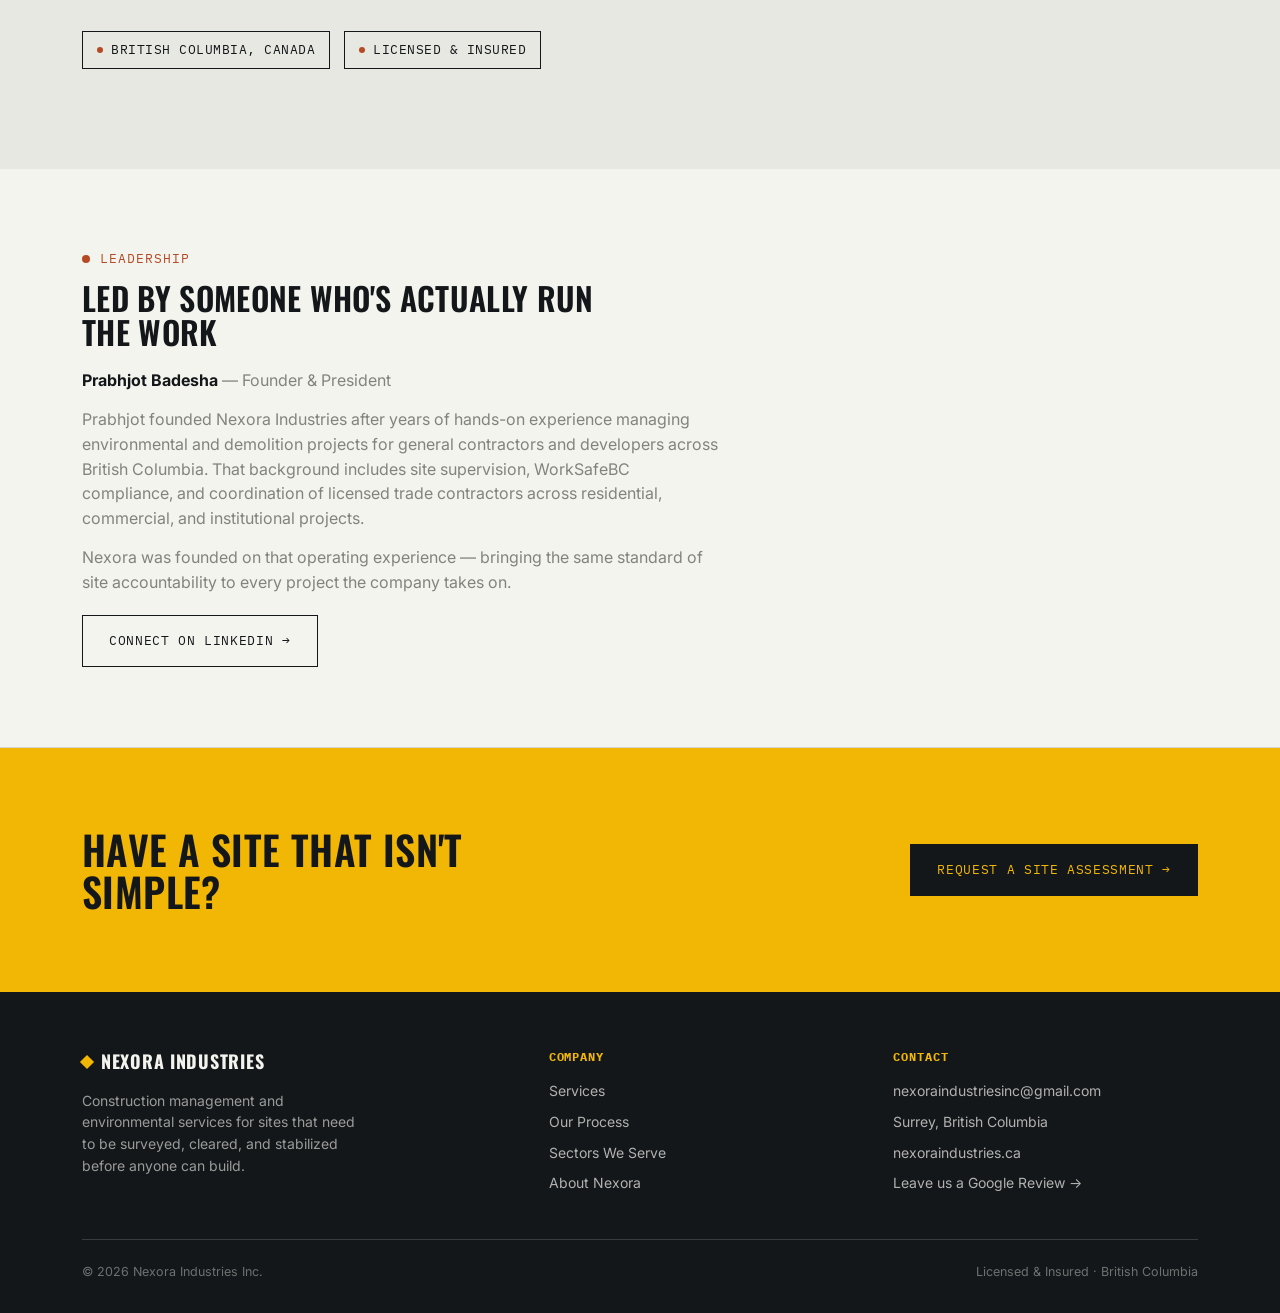
==== commit 0c7206b3: "Add Google Review link to footer" ====
--- a/index.html
+++ b/index.html
@@ -4,6 +4,7 @@
 <meta charset="UTF-8">
 <meta name="viewport" content="width=device-width, initial-scale=1.0">
 <title>Nexora Industries Inc. — Construction Management &amp; Environmental Services</title>
+<meta name="google-site-verification" content="H_tMG3ZX8f31MWNtbWT1roI5jUDlnmQhCsJtLltUx3M" />
 <meta name="description" content="Nexora Industries provides construction management and environmental services across British Columbia — hazardous material surveys, licensed asbestos abatement coordination, demolition, excavation, and site stabilization. Serving Surrey, the Lower Mainland, Vancouver Island, and BC Interior.">
 <link rel="canonical" href="https://www.nexoraindustries.ca/">
 <meta property="og:type" content="website">
@@ -637,6 +638,7 @@
         <a href="mailto:nexoraindustriesinc@gmail.com">nexoraindustriesinc@gmail.com</a>
         <p>Surrey, British Columbia</p>
         <p>nexoraindustries.ca</p>
+        <a href="https://g.page/r/CcDOGltT7jCvEBM/review" target="_blank" rel="noopener">Leave us a Google Review →</a>
       </div>
     </div>
     <div class="foot-bottom">
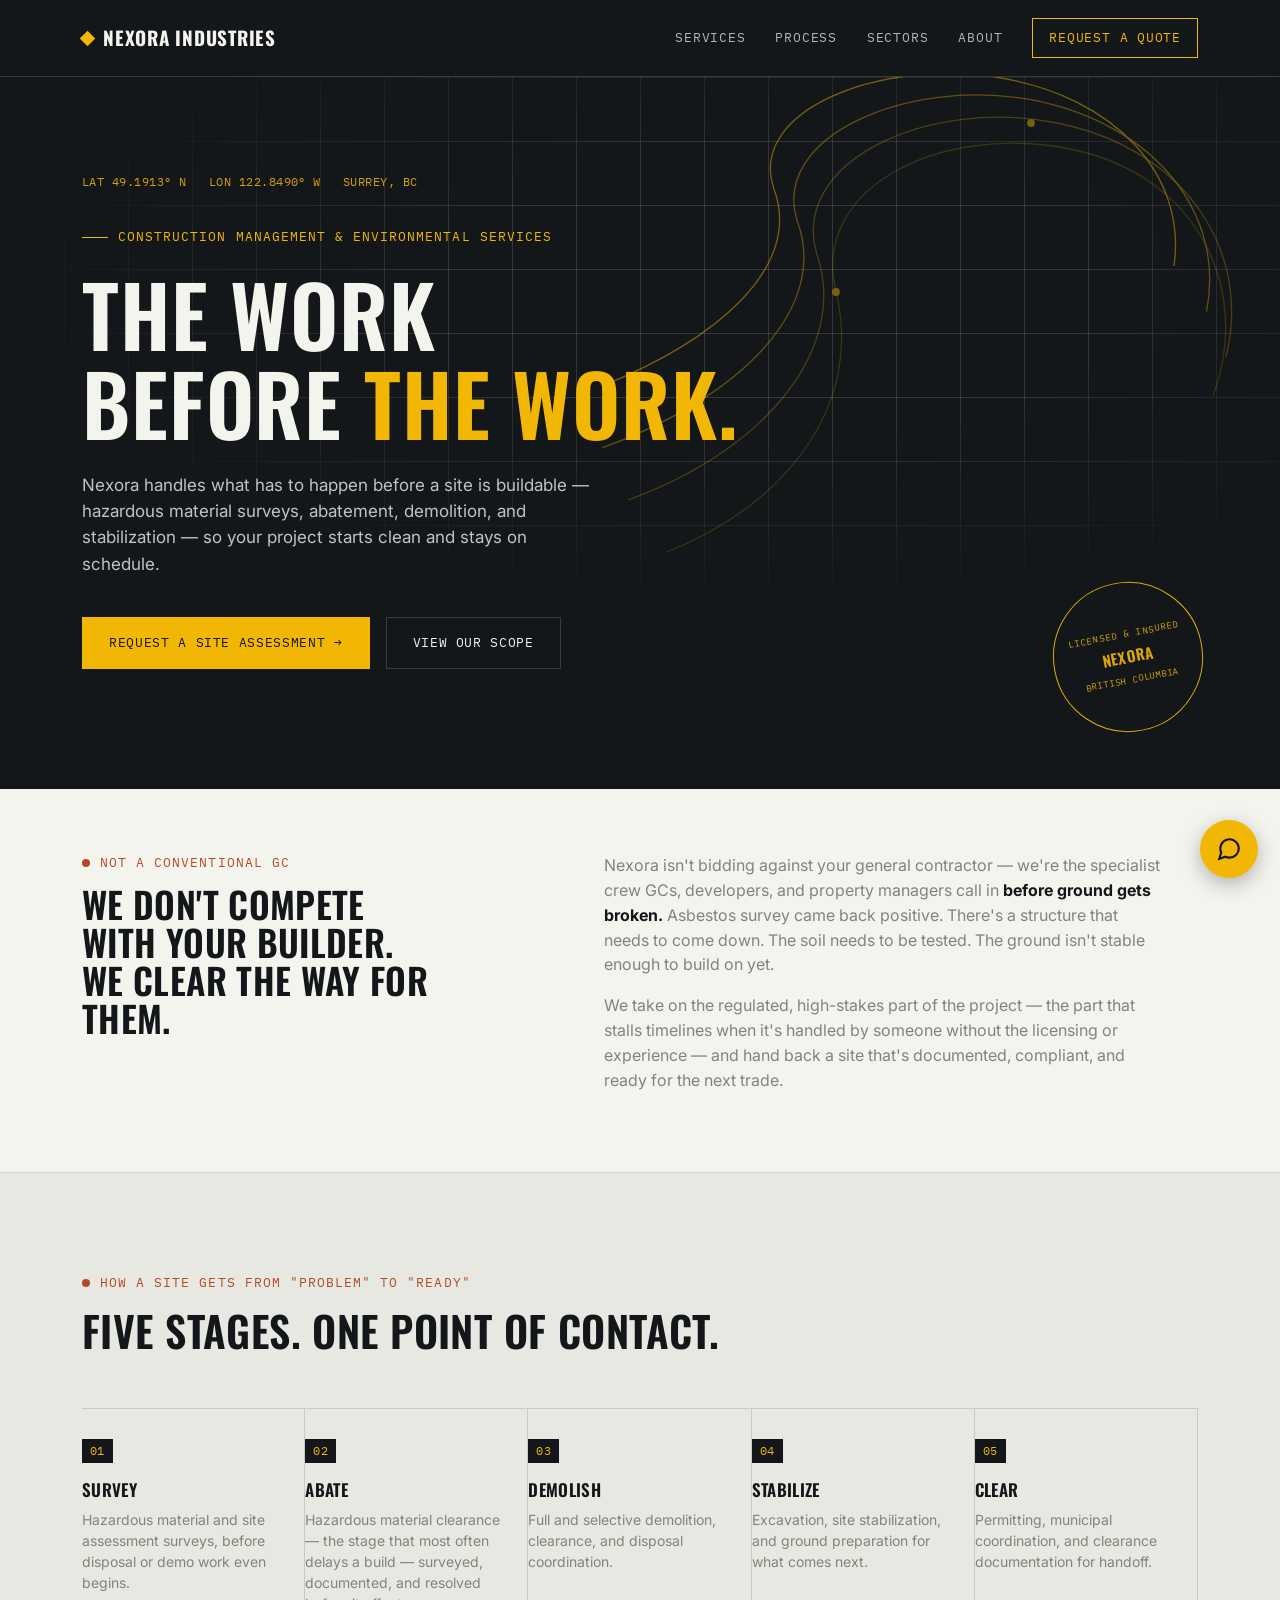
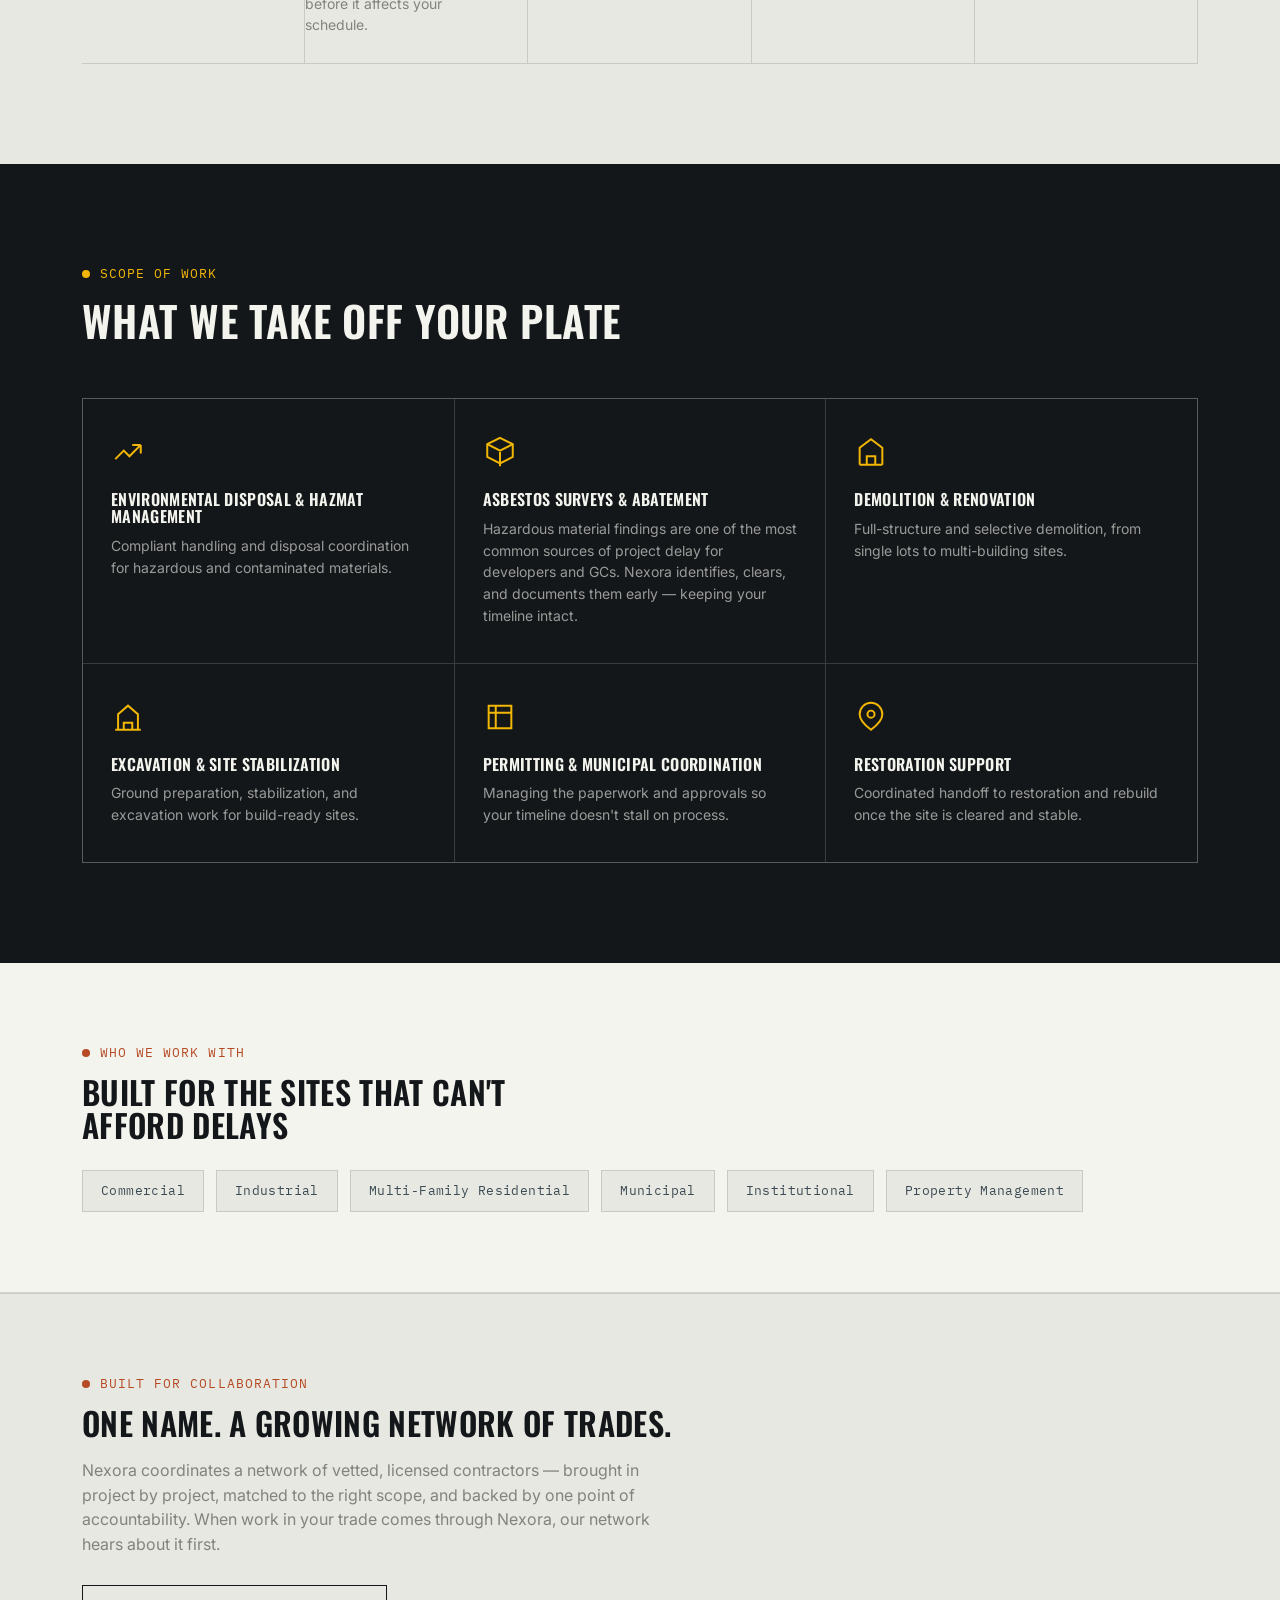
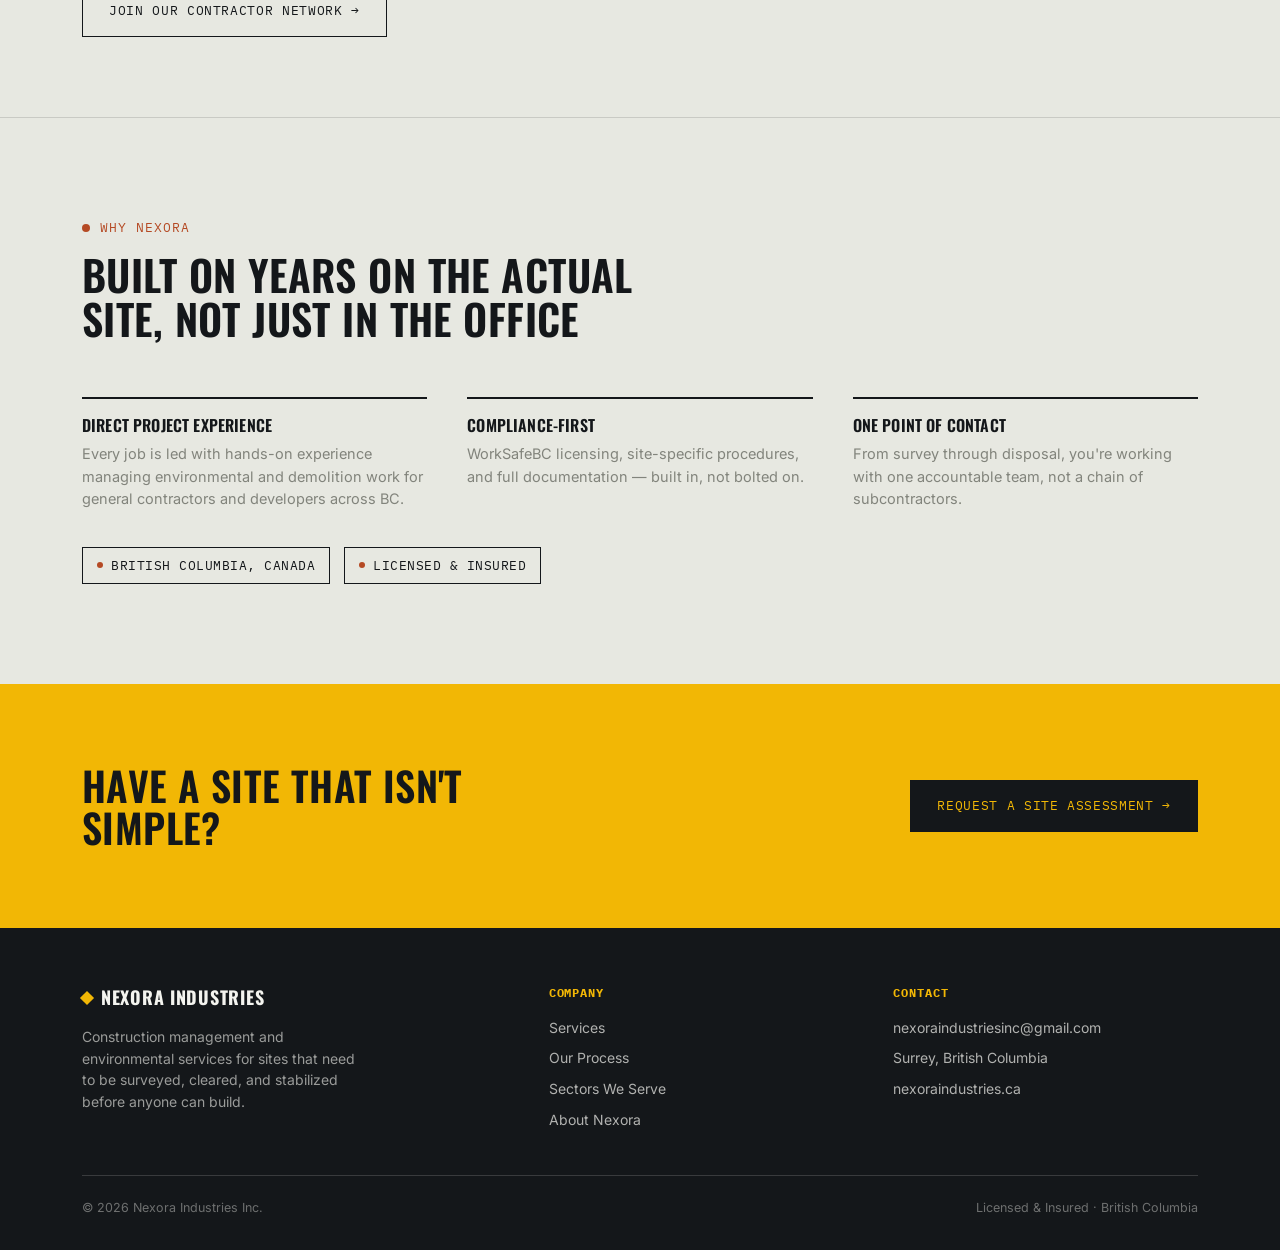
==== commit 69fc2ccc: "Add files via upload" ====
--- a/index.html
+++ b/index.html
@@ -4,59 +4,8 @@
 <meta charset="UTF-8">
 <meta name="viewport" content="width=device-width, initial-scale=1.0">
 <title>Nexora Industries Inc. — Construction Management &amp; Environmental Services</title>
-<meta name="google-site-verification" content="H_tMG3ZX8f31MWNtbWT1roI5jUDlnmQhCsJtLltUx3M" />
-<meta name="description" content="Nexora Industries provides construction management and environmental services across British Columbia — hazardous material surveys, licensed asbestos abatement coordination, demolition, excavation, and site stabilization. Serving Surrey, the Lower Mainland, Vancouver Island, and BC Interior.">
-<link rel="canonical" href="https://www.nexoraindustries.ca/">
-<meta property="og:type" content="website">
-<meta property="og:title" content="Nexora Industries Inc. — Construction Management & Environmental Services">
-<meta property="og:description" content="Hazmat surveys, licensed asbestos abatement coordination, demolition, excavation, and site stabilization across British Columbia. The team GCs call before anyone breaks ground.">
-<meta property="og:url" content="https://www.nexoraindustries.ca/">
-<meta property="og:locale" content="en_CA">
-<meta name="twitter:card" content="summary_large_image">
-<meta name="twitter:title" content="Nexora Industries Inc. — Construction Management & Environmental Services">
-<meta name="twitter:description" content="Hazmat surveys, licensed asbestos abatement coordination, demolition, excavation, and site stabilization across British Columbia.">
 <link rel="preconnect" href="https://fonts.googleapis.com">
 <link href="https://fonts.googleapis.com/css2?family=Oswald:wght@400;500;600;700&family=Inter:wght@400;500;600;700&family=IBM+Plex+Mono:wght@400;500&display=swap" rel="stylesheet">
-<script type="application/ld+json">
-{
-  "@context": "https://schema.org",
-  "@type": "GeneralContractor",
-  "name": "Nexora Industries Inc.",
-  "description": "Construction management and environmental services company providing hazardous material surveys, licensed asbestos abatement coordination, demolition, excavation, and site stabilization.",
-  "url": "https://www.nexoraindustries.ca/",
-  "telephone": "+1-778-706-4786",
-  "address": {
-    "@type": "PostalAddress",
-    "addressLocality": "Surrey",
-    "addressRegion": "BC",
-    "addressCountry": "CA"
-  },
-  "areaServed": [
-    {"@type": "City", "name": "Surrey"},
-    {"@type": "AdministrativeArea", "name": "Lower Mainland, BC"},
-    {"@type": "AdministrativeArea", "name": "Vancouver Island, BC"},
-    {"@type": "AdministrativeArea", "name": "BC Interior"}
-  ],
-  "openingHoursSpecification": {
-    "@type": "OpeningHoursSpecification",
-    "dayOfWeek": ["Monday","Tuesday","Wednesday","Thursday","Friday","Saturday","Sunday"],
-    "opens": "07:00",
-    "closes": "19:00"
-  },
-  "priceRange": "$$",
-  "hasOfferCatalog": {
-    "@type": "OfferCatalog",
-    "name": "Services",
-    "itemListElement": [
-      {"@type": "Offer", "itemOffered": {"@type": "Service", "name": "Hazardous Material Surveys"}},
-      {"@type": "Offer", "itemOffered": {"@type": "Service", "name": "Asbestos Abatement Coordination"}},
-      {"@type": "Offer", "itemOffered": {"@type": "Service", "name": "Demolition"}},
-      {"@type": "Offer", "itemOffered": {"@type": "Service", "name": "Excavation & Site Stabilization"}},
-      {"@type": "Offer", "itemOffered": {"@type": "Service", "name": "Permitting & Municipal Coordination"}}
-    ]
-  }
-}
-</script>
 <style>
   :root{
     --ink:#14171A;
@@ -96,6 +45,7 @@
   .wrap{max-width:1180px; margin:0 auto; padding:0 32px;}
   @media (max-width:640px){ .wrap{padding:0 20px;} }
 
+  /* ---------- Focus & motion ---------- */
   a:focus-visible, button:focus-visible{
     outline:2px solid var(--safety);
     outline-offset:3px;
@@ -104,6 +54,7 @@
     *{animation-duration:0.001ms !important; animation-iteration-count:1 !important; transition-duration:0.001ms !important; scroll-behavior:auto !important;}
   }
 
+  /* ---------- Top bar ---------- */
   .topbar{
     position:sticky; top:0; z-index:50;
     background:var(--ink);
@@ -165,6 +116,7 @@
     .menu-btn{display:block;}
   }
 
+  /* ---------- Hero ---------- */
   .hero{
     position:relative;
     background:var(--ink);
@@ -234,6 +186,7 @@
   }
   .btn-ghost:hover{ border-color:var(--safety); color:var(--safety); }
 
+  /* stamp */
   .stamp{
     position:absolute;
     right:6%; bottom:8%;
@@ -253,6 +206,7 @@
   .stamp-inner .t3{font-family:'IBM Plex Mono',monospace; font-size:9px; letter-spacing:0.1em;}
   @media (max-width:900px){ .stamp{display:none;} }
 
+  /* ---------- Positioning strip ---------- */
   .positioning{
     background:var(--paper-white);
     border-bottom:1px solid var(--line);
@@ -285,6 +239,7 @@
   }
   .pos-copy strong{color:var(--ink);}
 
+  /* ---------- Process ---------- */
   .process{padding:100px 0; background:var(--paper);}
   .section-head{margin-bottom:56px; max-width:640px;}
   .section-head .pos-label{margin-bottom:14px;}
@@ -318,6 +273,7 @@
   .step h3{font-size:17px; margin-bottom:10px; letter-spacing:0.02em;}
   .step p{color:var(--concrete); font-size:14px; line-height:1.5;}
 
+  /* ---------- Services ---------- */
   .services{padding:100px 0; background:var(--ink); color:var(--paper-white);}
   .services .pos-label{color:var(--safety);}
   .services .pos-label::before{background:var(--safety);}
@@ -345,6 +301,7 @@
   .svc-card h3{ font-size:16px; margin-bottom:10px; letter-spacing:0.02em; }
   .svc-card p{ color:rgba(244,244,239,0.6); font-size:14px; }
 
+  /* ---------- Sectors ---------- */
   .sectors{ padding:80px 0; background:var(--paper-white); border-bottom:1px solid var(--line); }
   .sector-row{
     display:flex; flex-wrap:wrap; gap:12px;
@@ -360,6 +317,7 @@
     background:var(--paper);
   }
 
+  /* ---------- Why / trust ---------- */
   .trust{ padding:100px 0; background:var(--paper); }
   .trust-grid{
     display:grid;
@@ -382,6 +340,7 @@
   }
   .badge .dot{ width:6px; height:6px; background:var(--rust); border-radius:50%; }
 
+  /* ---------- CTA band ---------- */
   .cta-band{
     background:var(--safety);
     color:var(--ink);
@@ -394,6 +353,7 @@
   .cta-band h2{ font-size:clamp(26px,4vw,40px); max-width:520px; }
   .cta-band .btn-primary{ background:var(--ink); color:var(--safety); border-color:var(--ink); }
 
+  /* ---------- Footer ---------- */
   footer{ background:var(--ink); color:rgba(244,244,239,0.7); padding:56px 0 32px; }
   .foot-grid{
     display:grid; grid-template-columns:1.4fr 1fr 1fr; gap:40px;
@@ -409,8 +369,75 @@
     display:flex; justify-content:space-between; padding-top:22px; font-size:12.5px; color:rgba(244,244,239,0.4); flex-wrap:wrap; gap:10px;
   }
 
+  /* ---------- Reveal on scroll ---------- */
   .reveal{ opacity:0; transform:translateY(16px); transition:opacity .5s ease, transform .5s ease; }
   .reveal.in{ opacity:1; transform:none; }
+
+  /* ---------- Chat widget ---------- */
+  #nexora-chat-bubble{
+    position:fixed; right:22px; bottom:22px; z-index:200;
+    width:58px; height:58px; border-radius:50%;
+    background:var(--safety); border:none; cursor:pointer;
+    display:flex; align-items:center; justify-content:center;
+    box-shadow:0 6px 20px rgba(0,0,0,0.28);
+    transition:transform .15s ease;
+  }
+  #nexora-chat-bubble:hover{ transform:scale(1.06); }
+  #nexora-chat-bubble svg{ width:26px; height:26px; stroke:var(--ink); fill:none; stroke-width:2; }
+
+  #nexora-chat-panel{
+    position:fixed; right:22px; bottom:92px; z-index:200;
+    width:340px; max-width:calc(100vw - 44px);
+    height:460px; max-height:calc(100vh - 140px);
+    background:var(--ink); border:1px solid var(--line-on-dark);
+    display:flex; flex-direction:column;
+    box-shadow:0 12px 40px rgba(0,0,0,0.4);
+    opacity:0; transform:translateY(12px) scale(0.98); pointer-events:none;
+    transition:opacity .18s ease, transform .18s ease;
+  }
+  #nexora-chat-panel.open{ opacity:1; transform:none; pointer-events:auto; }
+
+  .chat-header{
+    padding:16px 18px; border-bottom:1px solid var(--line-on-dark);
+    display:flex; align-items:center; justify-content:space-between;
+  }
+  .chat-header-title{ display:flex; align-items:center; gap:10px; }
+  .chat-header-title .dot{ width:8px; height:8px; background:var(--safety); border-radius:50%; }
+  .chat-header-title span{ color:var(--paper-white); font-family:'Oswald',sans-serif; font-size:14px; letter-spacing:0.03em; text-transform:uppercase; }
+  .chat-header-sub{ font-family:'IBM Plex Mono',monospace; font-size:10.5px; color:rgba(244,244,239,0.5); margin-top:2px; }
+  #nexora-chat-close{ background:none; border:none; color:rgba(244,244,239,0.6); font-size:20px; cursor:pointer; line-height:1; padding:0 4px; }
+  #nexora-chat-close:hover{ color:var(--safety); }
+
+  #nexora-chat-messages{
+    flex:1; overflow-y:auto; padding:16px 18px; display:flex; flex-direction:column; gap:12px;
+  }
+  .chat-msg{ font-size:13.5px; line-height:1.5; max-width:88%; }
+  .chat-msg.bot{ color:rgba(244,244,239,0.88); align-self:flex-start; }
+  .chat-msg.user{ color:var(--ink); background:var(--safety); align-self:flex-end; padding:8px 12px; border-radius:2px; }
+  .chat-msg.bot .bubble{ background:var(--ink-soft); padding:8px 12px; border-radius:2px; display:inline-block; }
+  .chat-msg.typing .bubble{ color:rgba(244,244,239,0.5); font-style:italic; }
+
+  .chat-input-row{
+    border-top:1px solid var(--line-on-dark); padding:10px; display:flex; gap:8px;
+  }
+  #nexora-chat-input{
+    flex:1; background:var(--ink-soft); border:1px solid var(--line-on-dark);
+    color:var(--paper-white); font-family:'Inter',sans-serif; font-size:13.5px;
+    padding:10px 12px; resize:none; outline:none;
+  }
+  #nexora-chat-input:focus{ border-color:var(--safety); }
+  #nexora-chat-send{
+    background:var(--safety); border:none; color:var(--ink); width:40px;
+    display:flex; align-items:center; justify-content:center; cursor:pointer;
+  }
+  #nexora-chat-send:hover{ opacity:0.9; }
+  #nexora-chat-send svg{ width:16px; height:16px; }
+  #nexora-chat-send:disabled{ opacity:0.5; cursor:default; }
+
+  @media (max-width:480px){
+    #nexora-chat-panel{ right:12px; left:12px; width:auto; bottom:84px; }
+    #nexora-chat-bubble{ right:16px; bottom:16px; }
+  }
 </style>
 </head>
 <body>
@@ -424,7 +451,6 @@
       <a href="#process">Process</a>
       <a href="#sectors">Sectors</a>
       <a href="#about">About</a>
-      <a href="/blog/">Blog</a>
       <a href="#contact" class="nav-cta">Request a Quote</a>
     </nav>
   </div>
@@ -495,7 +521,7 @@
       <div class="step">
         <span class="step-num mono">02</span>
         <h3>Abate</h3>
-        <p>Licensed asbestos abatement and hazardous material removal, to WorkSafeBC standard.</p>
+        <p>Hazardous material clearance — the stage that most often delays a build — surveyed, documented, and resolved before it affects your schedule.</p>
       </div>
       <div class="step">
         <span class="step-num mono">03</span>
@@ -531,7 +557,7 @@
       <div class="svc-card">
         <div class="svc-icon"><svg viewBox="0 0 24 24"><path d="M12 2l9 4.5v9L12 20l-9-4.5v-9L12 2z"/><path d="M12 22V12M3 6.5l9 4.5 9-4.5"/></svg></div>
         <h3>Asbestos Surveys &amp; Abatement</h3>
-        <p>Licensed survey and removal work, with full documentation and clearance reporting.</p>
+        <p>Hazardous material findings are one of the most common sources of project delay for developers and GCs. Nexora identifies, clears, and documents them early — keeping your timeline intact.</p>
       </div>
       <div class="svc-card">
         <div class="svc-icon"><svg viewBox="0 0 24 24"><path d="M4 21V9l8-6 8 6v12M4 21h16M9 21v-6h6v6"/></svg></div>
@@ -572,6 +598,17 @@
   </div>
 </section>
 
+<section class="sectors" id="network" style="border-top:1px solid var(--line); border-bottom:1px solid var(--line); background:var(--paper);">
+  <div class="wrap reveal">
+    <div class="pos-label">Built for collaboration</div>
+    <h2 style="margin-top:12px; font-size:clamp(24px,3.2vw,32px); max-width:640px;">One name. A growing network of trades.</h2>
+    <p style="max-width:600px; color:var(--concrete); font-size:16px; margin-top:18px;">Nexora coordinates a network of vetted, licensed contractors — brought in project by project, matched to the right scope, and backed by one point of accountability. When work in your trade comes through Nexora, our network hears about it first.</p>
+    <div class="cta-row" style="margin-top:28px;">
+      <a href="mailto:nexoraindustriesinc@gmail.com?subject=Contractor%20Network%20Inquiry" class="btn btn-ghost" style="border-color:var(--ink); color:var(--ink);">Join Our Contractor Network →</a>
+    </div>
+  </div>
+</section>
+
 <section class="trust" id="about">
   <div class="wrap">
     <div class="section-head reveal">
@@ -595,19 +632,6 @@
     <div class="badge-row reveal">
       <span class="badge"><span class="dot"></span>British Columbia, Canada</span>
       <span class="badge"><span class="dot"></span>Licensed &amp; Insured</span>
-    </div>
-  </div>
-</section>
-
-<section class="founder" id="founder" style="padding:80px 0; background:var(--paper-white); border-bottom:1px solid var(--line);">
-  <div class="wrap reveal">
-    <div class="pos-label">Leadership</div>
-    <h2 style="margin-top:12px; font-size:clamp(24px,3.2vw,32px); max-width:560px;">Led by someone who's actually run the work</h2>
-    <div style="max-width:640px; margin-top:20px;">
-      <p style="color:var(--concrete); font-size:16px; margin-bottom:14px;"><strong style="color:var(--ink);">Prabhjot Badesha</strong> — Founder &amp; President</p>
-      <p style="color:var(--concrete); font-size:16px; margin-bottom:14px;">Prabhjot founded Nexora Industries after years of hands-on experience managing environmental and demolition projects for general contractors and developers across British Columbia. That background includes site supervision, WorkSafeBC compliance, and coordination of licensed trade contractors across residential, commercial, and institutional projects.</p>
-      <p style="color:var(--concrete); font-size:16px; margin-bottom:20px;">Nexora was founded on that operating experience — bringing the same standard of site accountability to every project the company takes on.</p>
-      <a href="https://www.linkedin.com/in/prabh-badesha-625545114" target="_blank" rel="noopener" class="btn btn-ghost" style="border-color:var(--ink); color:var(--ink); display:inline-flex;">Connect on LinkedIn →</a>
     </div>
   </div>
 </section>
@@ -638,7 +662,6 @@
         <a href="mailto:nexoraindustriesinc@gmail.com">nexoraindustriesinc@gmail.com</a>
         <p>Surrey, British Columbia</p>
         <p>nexoraindustries.ca</p>
-        <a href="https://g.page/r/CcDOGltT7jCvEBM/review" target="_blank" rel="noopener">Leave us a Google Review →</a>
       </div>
     </div>
     <div class="foot-bottom">
@@ -649,11 +672,13 @@
 </footer>
 
 <script>
+  // mobile nav toggle
   const menuBtn = document.getElementById('menuBtn');
   const nav = document.getElementById('nav');
   menuBtn.addEventListener('click', () => nav.classList.toggle('open'));
   nav.querySelectorAll('a').forEach(a => a.addEventListener('click', () => nav.classList.remove('open')));
 
+  // scroll reveal
   const revealEls = document.querySelectorAll('.reveal');
   const io = new IntersectionObserver((entries) => {
     entries.forEach(e => { if (e.isIntersecting){ e.target.classList.add('in'); io.unobserve(e.target); } });
@@ -661,5 +686,115 @@
   revealEls.forEach(el => io.observe(el));
 </script>
 
+<!-- Nexora Virtual Assistant -->
+<button id="nexora-chat-bubble" aria-label="Open Nexora Assistant">
+  <svg viewBox="0 0 24 24"><path d="M21 11.5a8.5 8.5 0 01-8.5 8.5c-1.35 0-2.62-.3-3.76-.85L3 21l1.85-5.74A8.5 8.5 0 1121 11.5z"/></svg>
+</button>
+
+<div id="nexora-chat-panel">
+  <div class="chat-header">
+    <div class="chat-header-title">
+      <div>
+        <div style="display:flex; align-items:center; gap:8px;"><span class="dot"></span><span>Nexora Assistant</span></div>
+        <div class="chat-header-sub">Usually replies in a few seconds</div>
+      </div>
+    </div>
+    <button id="nexora-chat-close" aria-label="Close chat">&times;</button>
+  </div>
+  <div id="nexora-chat-messages"></div>
+  <div class="chat-input-row">
+    <textarea id="nexora-chat-input" rows="1" placeholder="Ask about hazmat, demo, permitting..."></textarea>
+    <button id="nexora-chat-send" aria-label="Send message">
+      <svg viewBox="0 0 24 24" fill="none" stroke="currentColor" stroke-width="2"><path d="M22 2L11 13"/><path d="M22 2l-7 20-4-9-9-4 20-7z"/></svg>
+    </button>
+  </div>
+</div>
+
+<script>
+(function(){
+  const bubble = document.getElementById('nexora-chat-bubble');
+  const panel = document.getElementById('nexora-chat-panel');
+  const closeBtn = document.getElementById('nexora-chat-close');
+  const messagesEl = document.getElementById('nexora-chat-messages');
+  const input = document.getElementById('nexora-chat-input');
+  const sendBtn = document.getElementById('nexora-chat-send');
+
+  const ENDPOINT = '/.netlify/functions/chat';
+  let history = [];
+  let opened = false;
+
+  function addMessage(role, text){
+    const row = document.createElement('div');
+    row.className = 'chat-msg ' + (role === 'user' ? 'user' : 'bot');
+    if (role === 'user'){
+      row.textContent = text;
+    } else {
+      const bubbleEl = document.createElement('div');
+      bubbleEl.className = 'bubble';
+      bubbleEl.textContent = text;
+      row.appendChild(bubbleEl);
+    }
+    messagesEl.appendChild(row);
+    messagesEl.scrollTop = messagesEl.scrollHeight;
+    return row;
+  }
+
+  function greet(){
+    if (messagesEl.children.length) return;
+    addMessage('bot', "Hi, I'm Nexora's assistant. Ask me about hazmat surveys, demolition, excavation, permitting, or how Nexora coordinates your project.");
+  }
+
+  bubble.addEventListener('click', () => {
+    opened = !opened;
+    panel.classList.toggle('open', opened);
+    if (opened){ greet(); input.focus(); }
+  });
+  closeBtn.addEventListener('click', () => { opened = false; panel.classList.remove('open'); });
+
+  async function sendMessage(){
+    const text = input.value.trim();
+    if (!text) return;
+    input.value = '';
+    sendBtn.disabled = true;
+
+    addMessage('user', text);
+    history.push({ role: 'user', content: text });
+
+    const typingRow = addMessage('bot', 'Typing...');
+    typingRow.classList.add('typing');
+
+    try {
+      const res = await fetch(ENDPOINT, {
+        method: 'POST',
+        headers: { 'Content-Type': 'application/json' },
+        body: JSON.stringify({ messages: history })
+      });
+      const data = await res.json();
+      typingRow.remove();
+
+      if (!res.ok || data.error){
+        addMessage('bot', "Sorry, I'm having trouble connecting right now. Please email nexoraindustriesinc@gmail.com or call 604-906-0060.");
+      } else {
+        addMessage('bot', data.reply || "I'm not sure — please reach out at nexoraindustriesinc@gmail.com.");
+        history.push({ role: 'assistant', content: data.reply });
+      }
+    } catch (e){
+      typingRow.remove();
+      addMessage('bot', "Sorry, I'm having trouble connecting right now. Please email nexoraindustriesinc@gmail.com or call 604-906-0060.");
+    } finally {
+      sendBtn.disabled = false;
+    }
+  }
+
+  sendBtn.addEventListener('click', sendMessage);
+  input.addEventListener('keydown', (e) => {
+    if (e.key === 'Enter' && !e.shiftKey){
+      e.preventDefault();
+      sendMessage();
+    }
+  });
+})();
+</script>
+
 </body>
 </html>
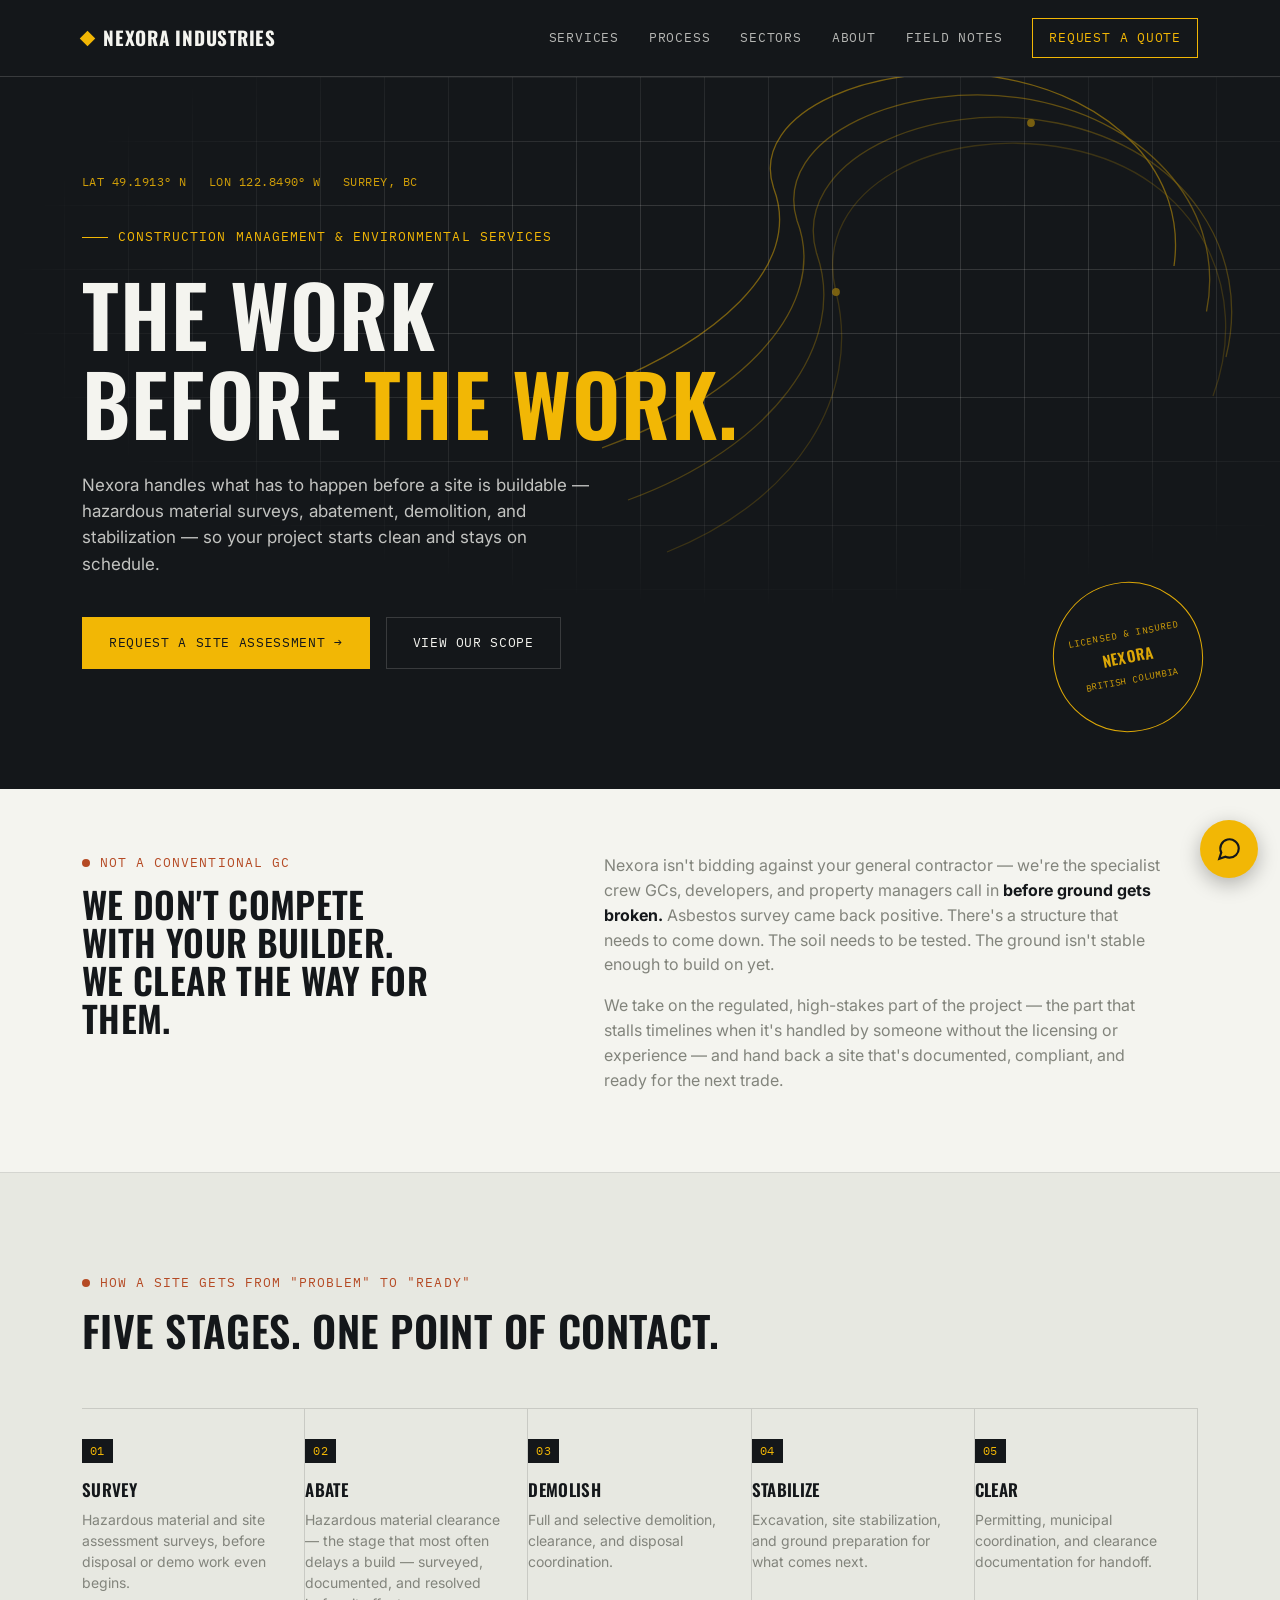
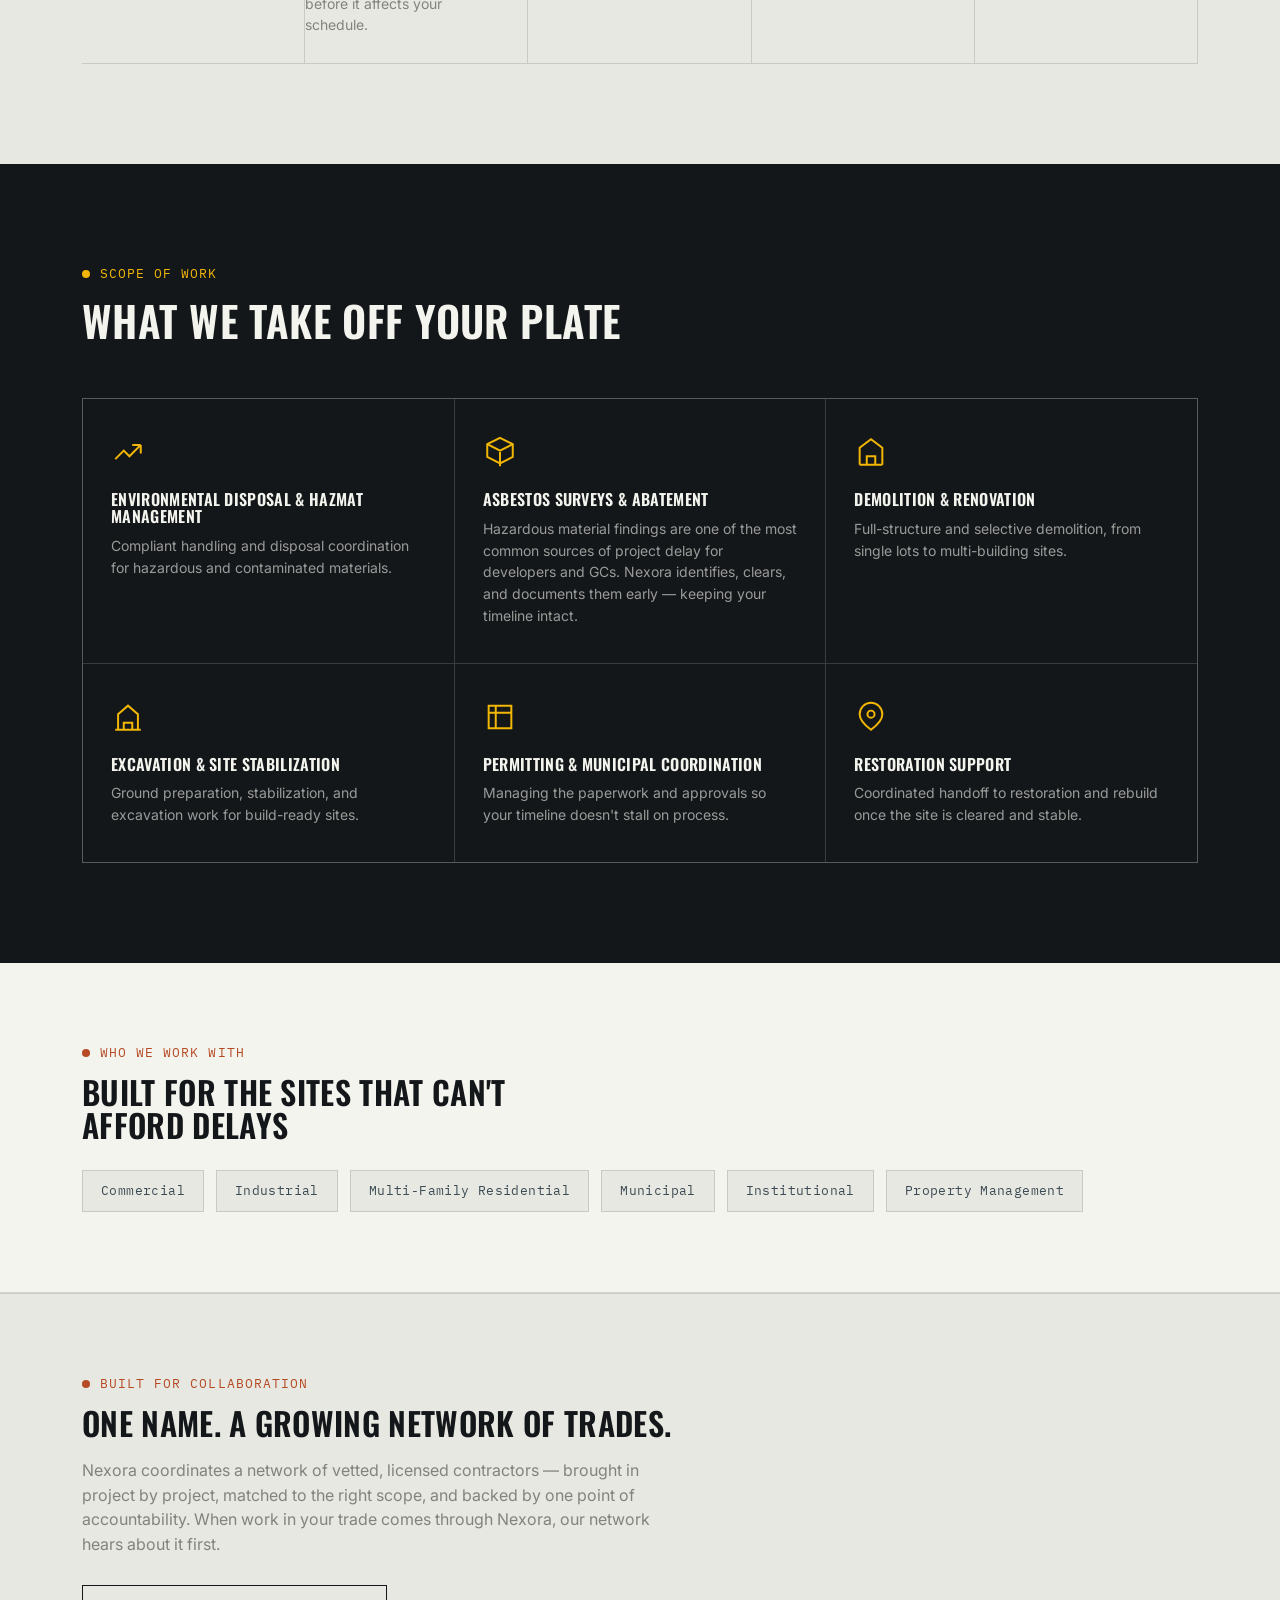
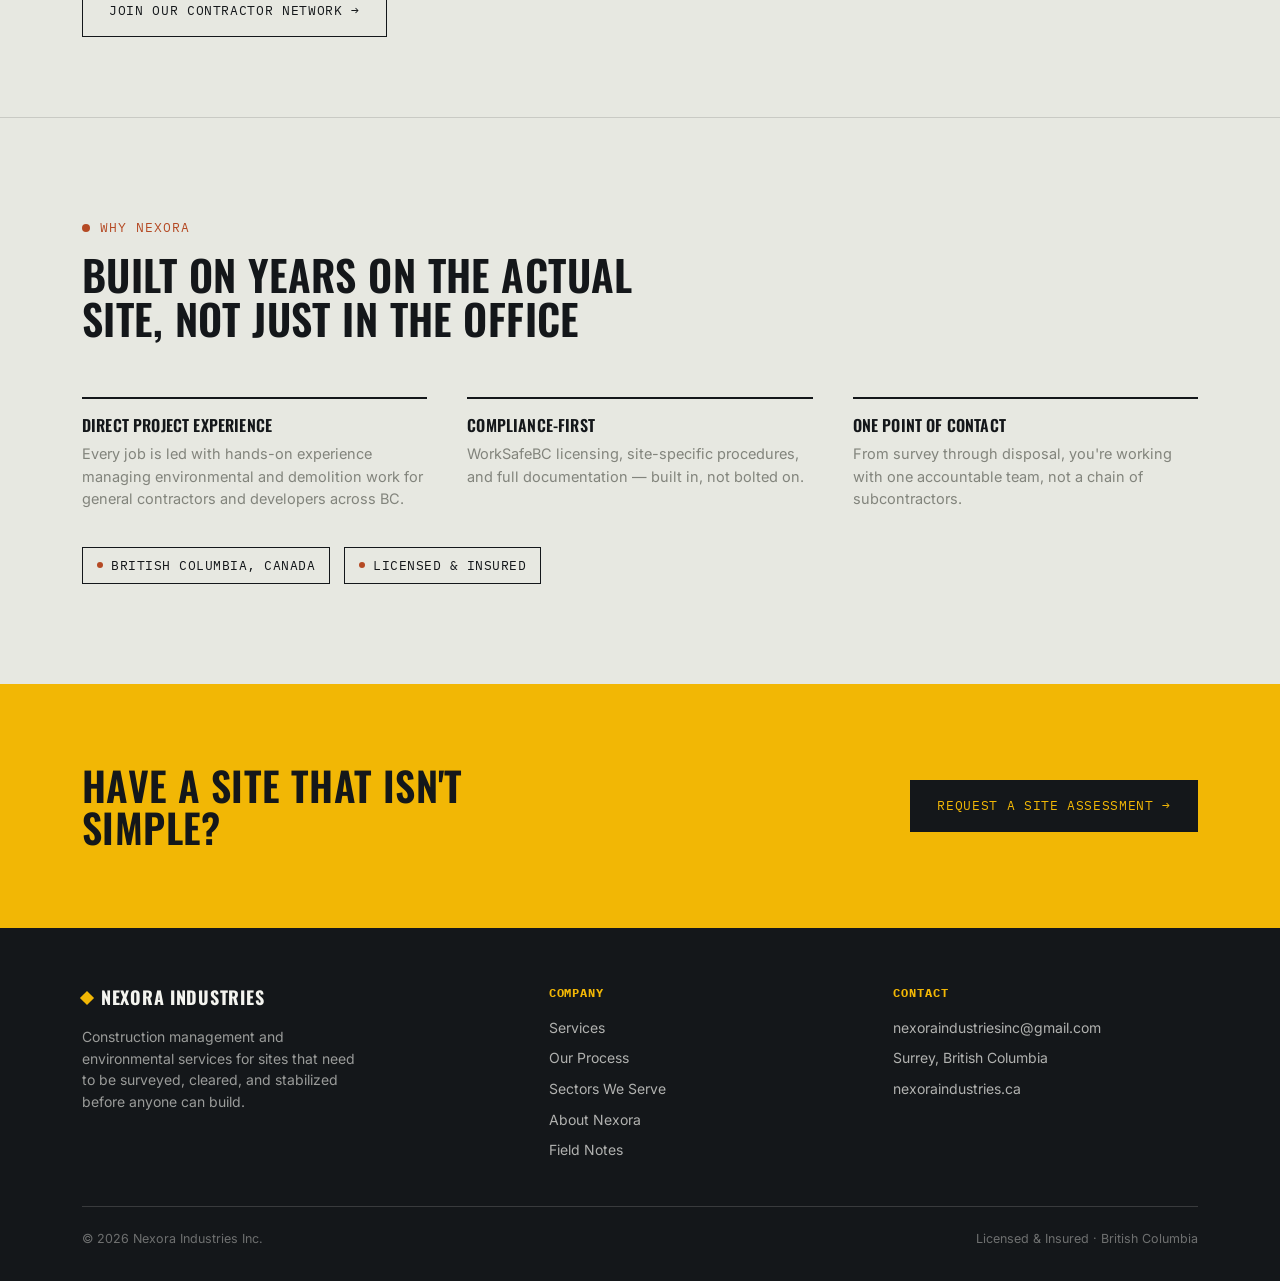
==== commit 613713c3: "Add Field Notes link to homepage nav and footer" ====
--- a/index.html
+++ b/index.html
@@ -451,6 +451,7 @@
       <a href="#process">Process</a>
       <a href="#sectors">Sectors</a>
       <a href="#about">About</a>
+      <a href="/blog/">Field Notes</a>
       <a href="#contact" class="nav-cta">Request a Quote</a>
     </nav>
   </div>
@@ -656,6 +657,7 @@
         <a href="#process">Our Process</a>
         <a href="#sectors">Sectors We Serve</a>
         <a href="#about">About Nexora</a>
+        <a href="/blog/">Field Notes</a>
       </div>
       <div class="foot-col">
         <h4>Contact</h4>
@@ -695,18 +697,27 @@
   <div class="chat-header">
     <div class="chat-header-title">
       <div>
-        <div style="display:flex; align-items:center; gap:8px;"><span class="dot"></span><span>Nexora Assistant</span></div>
-        <div class="chat-header-sub">Usually replies in a few seconds</div>
+        <div style="display:flex; align-items:center; gap:8px;"><span class="dot"></span><span>Message Nexora</span></div>
+        <div class="chat-header-sub">We'll reply within one business day</div>
       </div>
     </div>
     <button id="nexora-chat-close" aria-label="Close chat">&times;</button>
   </div>
   <div id="nexora-chat-messages"></div>
-  <div class="chat-input-row">
-    <textarea id="nexora-chat-input" rows="1" placeholder="Ask about hazmat, demo, permitting..."></textarea>
-    <button id="nexora-chat-send" aria-label="Send message">
-      <svg viewBox="0 0 24 24" fill="none" stroke="currentColor" stroke-width="2"><path d="M22 2L11 13"/><path d="M22 2l-7 20-4-9-9-4 20-7z"/></svg>
-    </button>
+  <form name="nexora-chat-lead" method="POST" data-netlify="true" netlify-honeypot="nexora-hp" id="nexora-chat-form" style="display:none">
+    <input type="hidden" name="form-name" value="nexora-chat-lead" />
+    <input type="text" name="nexora-hp" />
+    <input type="text" name="contact" />
+    <textarea name="message"></textarea>
+  </form>
+  <div class="chat-input-row" style="flex-direction:column; gap:8px; align-items:stretch;">
+    <input id="nexora-chat-contact" type="text" placeholder="Your email or phone (so we can reply)" style="background:var(--ink-soft); border:1px solid var(--line-on-dark); color:var(--paper-white); font-family:'Inter',sans-serif; font-size:12.5px; padding:8px 10px; outline:none;">
+    <div style="display:flex; gap:8px;">
+      <textarea id="nexora-chat-input" rows="1" placeholder="What can we help with?" style="flex:1; background:var(--ink-soft); border:1px solid var(--line-on-dark); color:var(--paper-white); font-family:'Inter',sans-serif; font-size:13.5px; padding:10px 12px; resize:none; outline:none;"></textarea>
+      <button id="nexora-chat-send" aria-label="Send message">
+        <svg viewBox="0 0 24 24" fill="none" stroke="currentColor" stroke-width="2"><path d="M22 2L11 13"/><path d="M22 2l-7 20-4-9-9-4 20-7z"/></svg>
+      </button>
+    </div>
   </div>
 </div>
 
@@ -717,10 +728,9 @@
   const closeBtn = document.getElementById('nexora-chat-close');
   const messagesEl = document.getElementById('nexora-chat-messages');
   const input = document.getElementById('nexora-chat-input');
+  const contactInput = document.getElementById('nexora-chat-contact');
   const sendBtn = document.getElementById('nexora-chat-send');
 
-  const ENDPOINT = '/.netlify/functions/chat';
-  let history = [];
   let opened = false;
 
   function addMessage(role, text){
@@ -741,7 +751,7 @@
 
   function greet(){
     if (messagesEl.children.length) return;
-    addMessage('bot', "Hi, I'm Nexora's assistant. Ask me about hazmat surveys, demolition, excavation, permitting, or how Nexora coordinates your project.");
+    addMessage('bot', "Hi, I'm the Nexora team. Leave your question and the best way to reach you, and we'll get back to you shortly.");
   }
 
   bubble.addEventListener('click', () => {
@@ -751,36 +761,34 @@
   });
   closeBtn.addEventListener('click', () => { opened = false; panel.classList.remove('open'); });
 
+  function encodeForm(data){
+    return Object.keys(data).map(key =>
+      encodeURIComponent(key) + '=' + encodeURIComponent(data[key])
+    ).join('&');
+  }
+
   async function sendMessage(){
     const text = input.value.trim();
+    const contact = contactInput.value.trim();
     if (!text) return;
     input.value = '';
     sendBtn.disabled = true;
 
     addMessage('user', text);
-    history.push({ role: 'user', content: text });
-
-    const typingRow = addMessage('bot', 'Typing...');
-    typingRow.classList.add('typing');
 
     try {
-      const res = await fetch(ENDPOINT, {
+      await fetch('/', {
         method: 'POST',
-        headers: { 'Content-Type': 'application/json' },
-        body: JSON.stringify({ messages: history })
+        headers: { 'Content-Type': 'application/x-www-form-urlencoded' },
+        body: encodeForm({
+          'form-name': 'nexora-chat-lead',
+          'contact': contact,
+          'message': text
+        })
       });
-      const data = await res.json();
-      typingRow.remove();
-
-      if (!res.ok || data.error){
-        addMessage('bot', "Sorry, I'm having trouble connecting right now. Please email nexoraindustriesinc@gmail.com or call 604-906-0060.");
-      } else {
-        addMessage('bot', data.reply || "I'm not sure — please reach out at nexoraindustriesinc@gmail.com.");
-        history.push({ role: 'assistant', content: data.reply });
-      }
+      addMessage('bot', "Thanks — we've got your message and will follow up soon. You can also reach us directly at nexoraindustriesinc@gmail.com or 604-906-0060.");
     } catch (e){
-      typingRow.remove();
-      addMessage('bot', "Sorry, I'm having trouble connecting right now. Please email nexoraindustriesinc@gmail.com or call 604-906-0060.");
+      addMessage('bot', "Sorry, something went wrong sending that. Please email nexoraindustriesinc@gmail.com or call 604-906-0060 directly.");
     } finally {
       sendBtn.disabled = false;
     }
